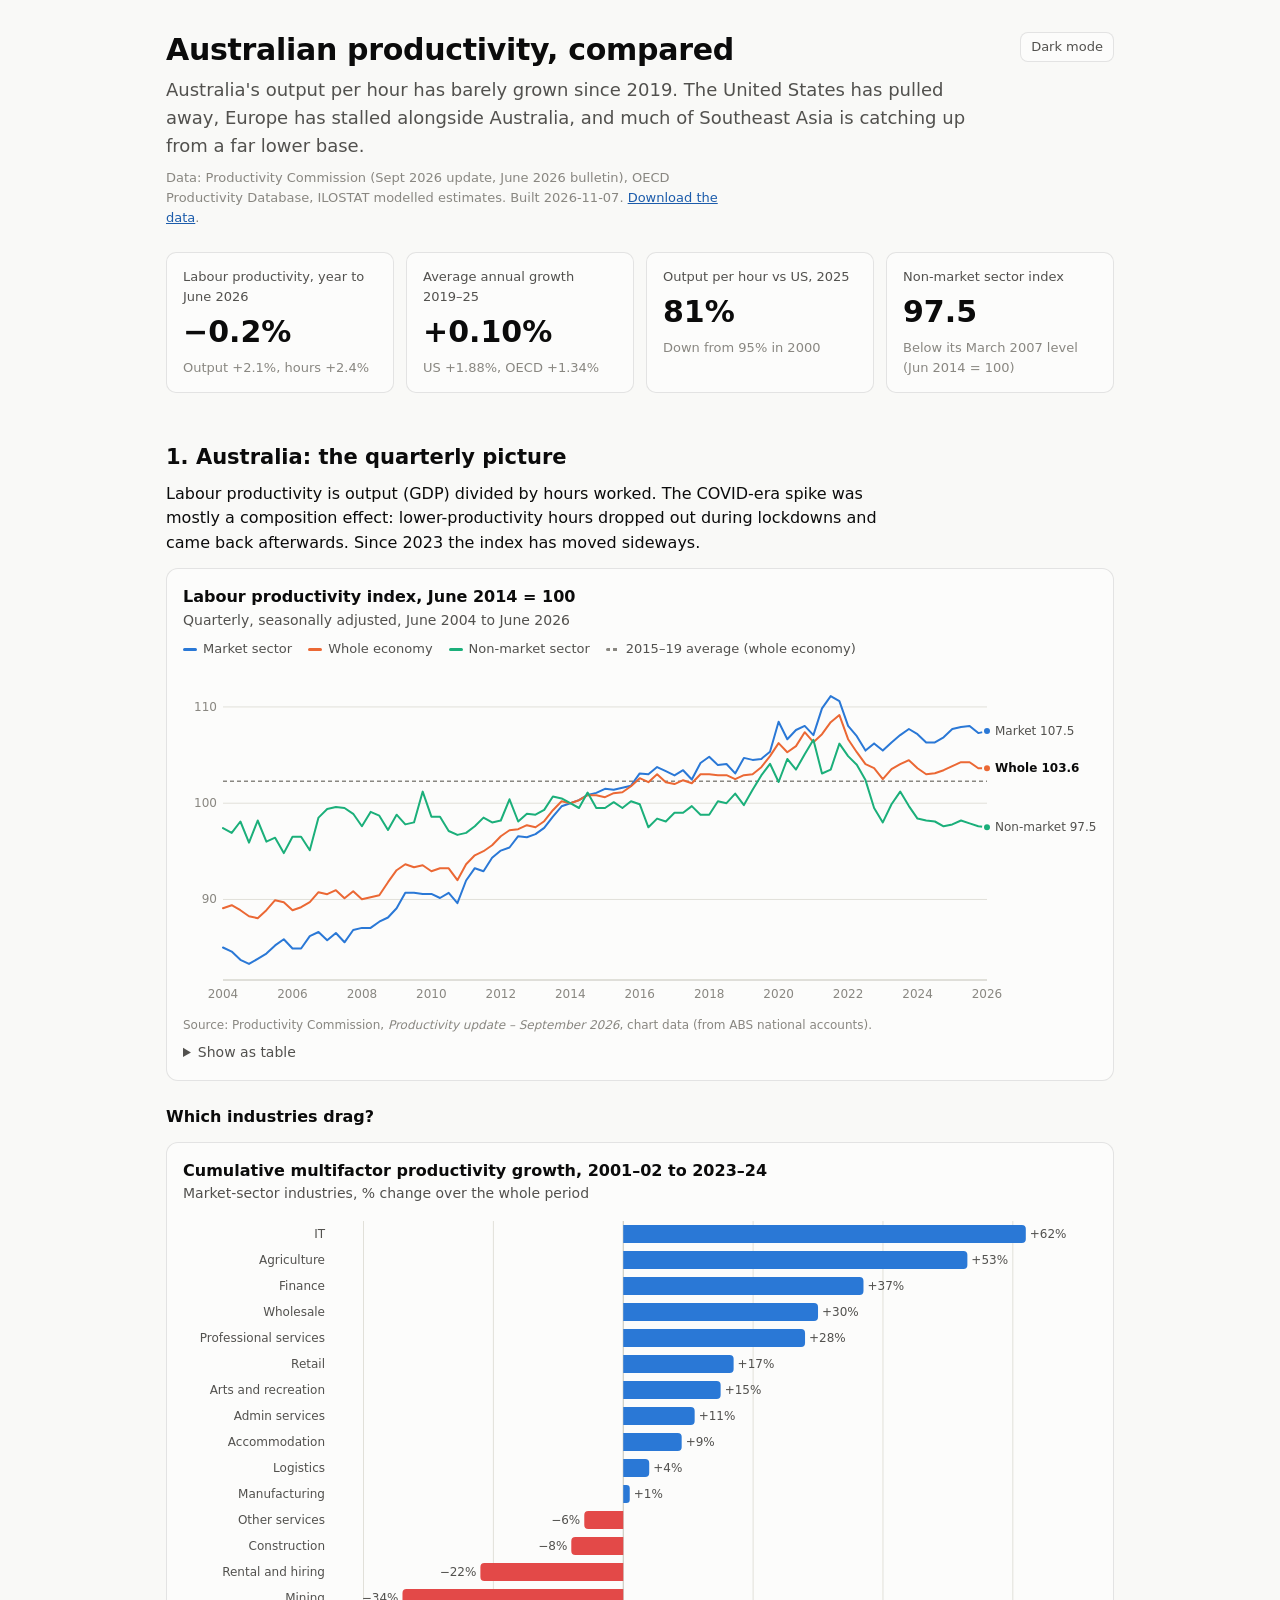
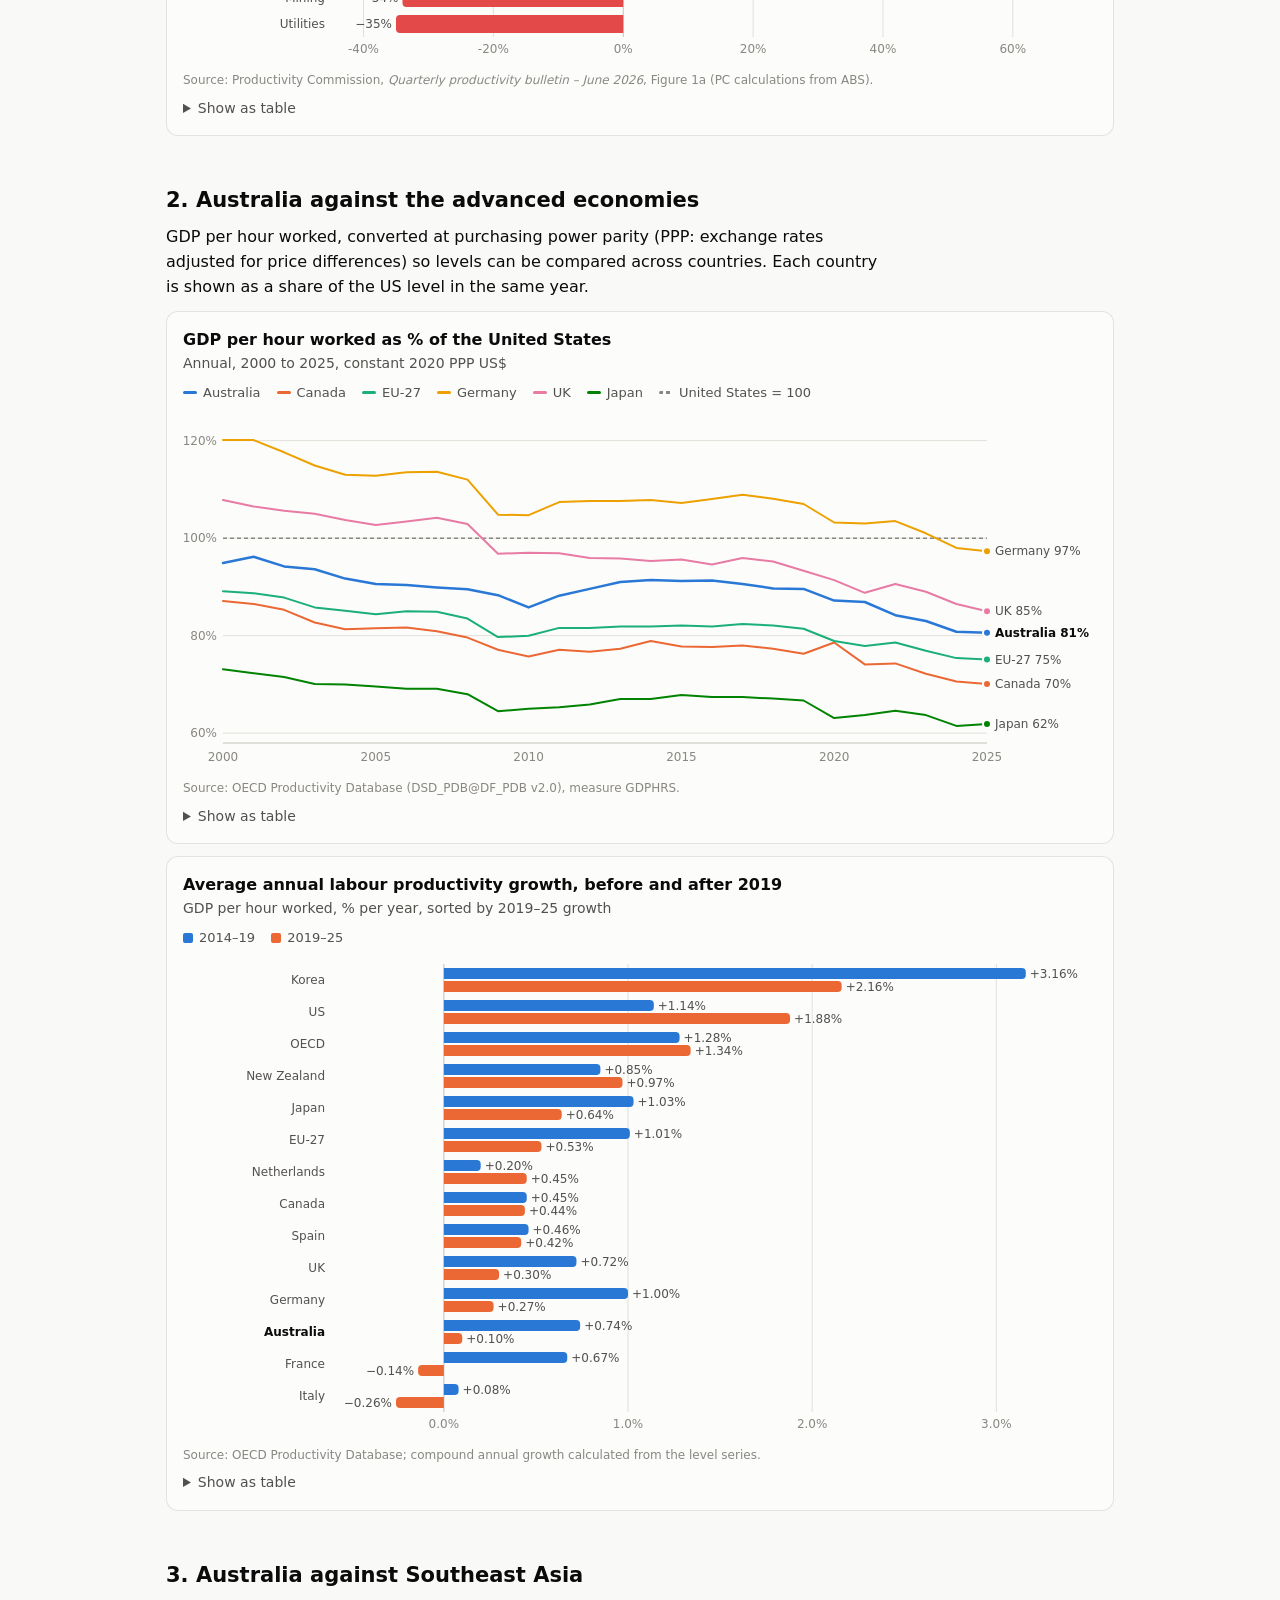
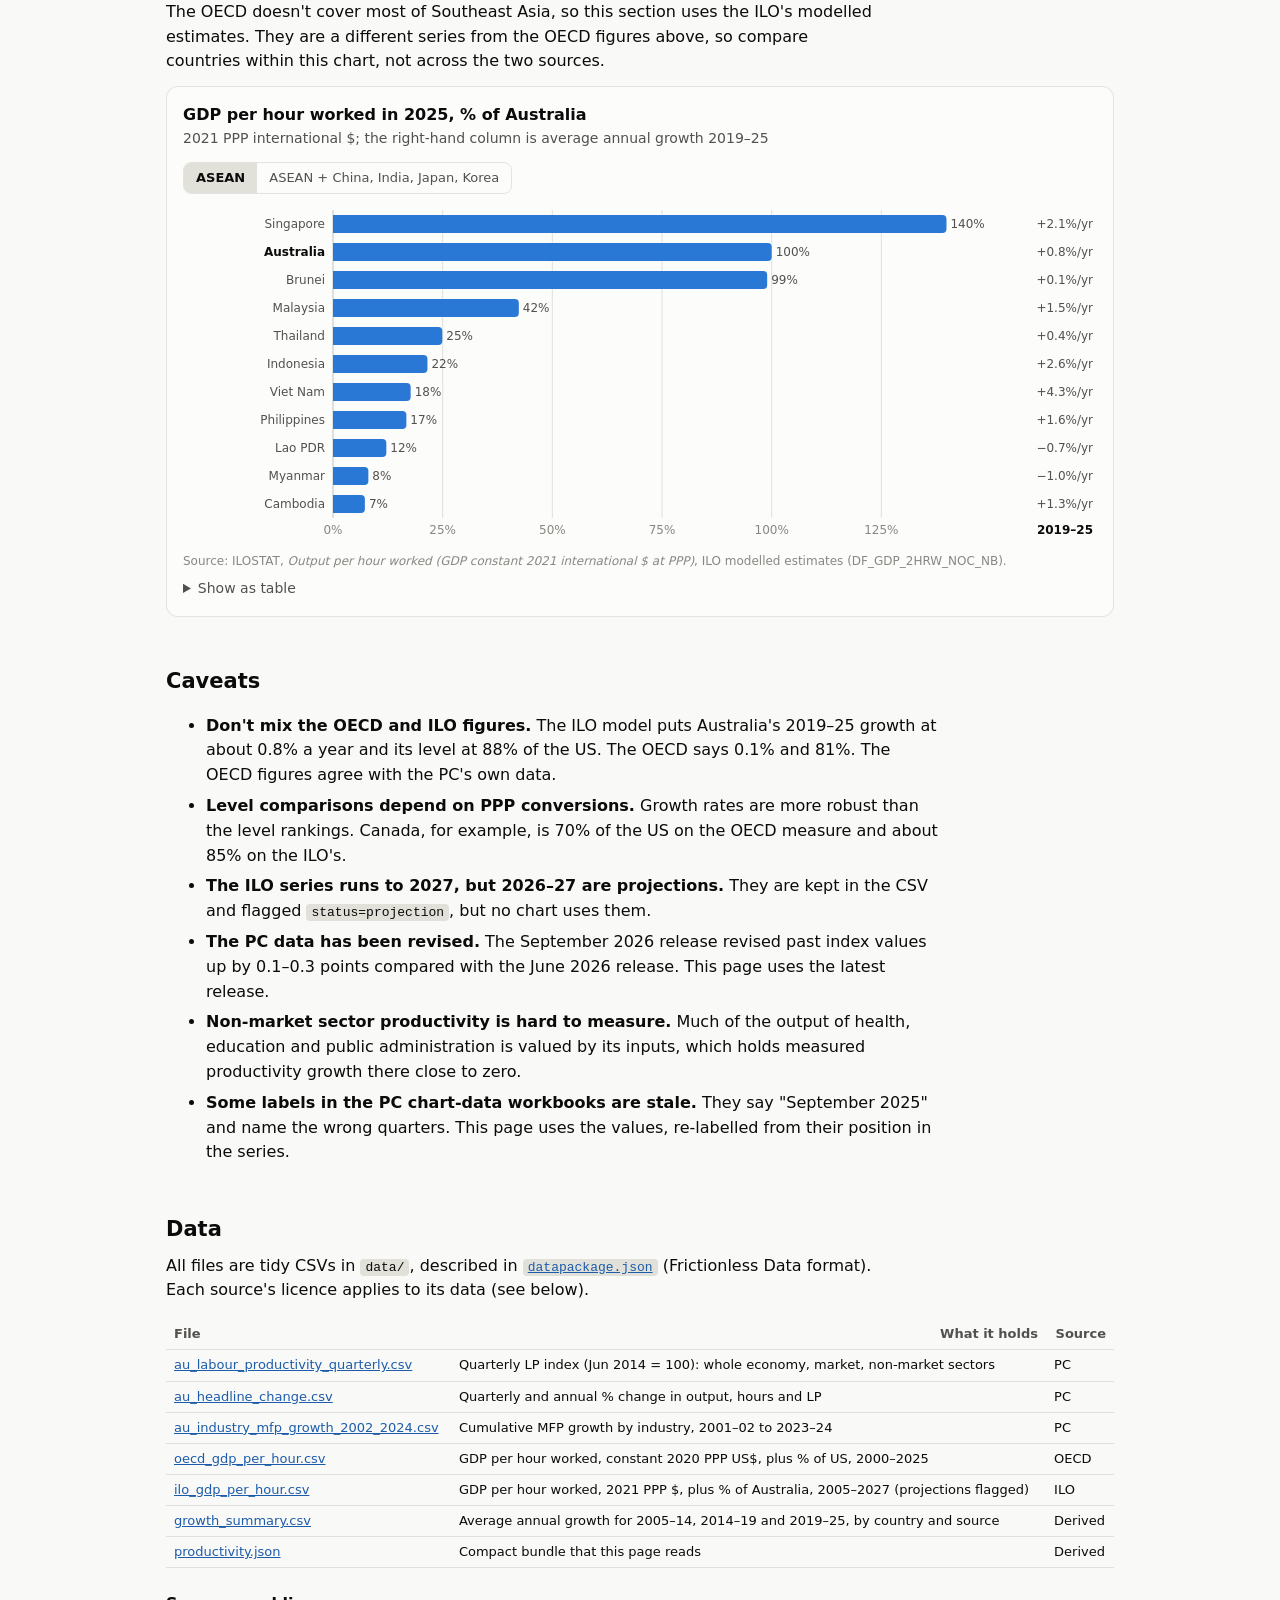
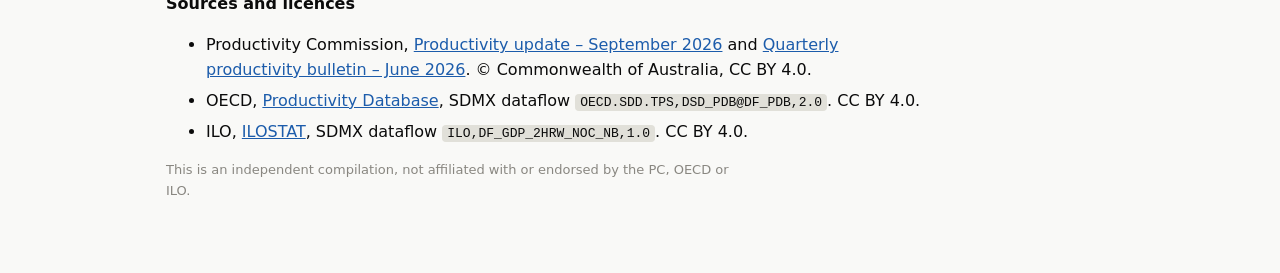
==== index.html @ 3adf87d0 "Australian productivity comparison: sources, build scripts and static site Claude-Session: https://c" ====
<!doctype html>
<html lang="en">
<head>
<meta charset="utf-8">
<meta name="viewport" content="width=device-width, initial-scale=1">
<title>Australian Productivity Compared</title>
<meta name="description" content="Australia's labour productivity from Productivity Commission data, compared with the US, Canada, Europe and Southeast Asia using OECD and ILO data. Open datasets included.">
<style>
:root {
  color-scheme: light;
  --page: #f9f9f7; --surface: #fcfcfb; --border: rgba(11,11,11,0.10);
  --ink: #0b0b0b; --ink-2: #52514e; --muted: #898781;
  --grid: #e1e0d9; --axis: #c3c2b7;
  --s1: #2a78d6; --s2: #eb6834; --s3: #1baf7a; --s4: #eda100; --s5: #e87ba4; --s6: #008300;
  --pos: #2a78d6; --neg: #e34948; --ref: #898781;
  --link: #1c5cab;
}
@media (prefers-color-scheme: dark) {
  :root:not([data-theme="light"]) {
    color-scheme: dark;
    --page: #0d0d0d; --surface: #1a1a19; --border: rgba(255,255,255,0.10);
    --ink: #f0efec; --ink-2: #c3c2b7; --muted: #898781;
    --grid: #2c2c2a; --axis: #383835;
    --s1: #3987e5; --s2: #d95926; --s3: #199e70; --s4: #c98500; --s5: #d55181; --s6: #008300;
    --pos: #3987e5; --neg: #e66767; --link: #86b6ef;
  }
}
:root[data-theme="dark"] {
  color-scheme: dark;
  --page: #0d0d0d; --surface: #1a1a19; --border: rgba(255,255,255,0.10);
  --ink: #f0efec; --ink-2: #c3c2b7; --muted: #898781;
  --grid: #2c2c2a; --axis: #383835;
  --s1: #3987e5; --s2: #d95926; --s3: #199e70; --s4: #c98500; --s5: #d55181; --s6: #008300;
  --pos: #3987e5; --neg: #e66767; --link: #86b6ef;
}
* { box-sizing: border-box; }
body { margin: 0; background: var(--page); color: var(--ink);
  font: 16px/1.55 system-ui, -apple-system, "Segoe UI", sans-serif; }
main { max-width: 980px; margin: 0 auto; padding: 32px 16px 64px; }
a { color: var(--link); }
h1 { font-size: 30px; line-height: 1.2; margin: 0 0 8px; letter-spacing: -0.01em; }
h2 { font-size: 21px; margin: 48px 0 6px; }
h3 { font-size: 16px; margin: 24px 0 4px; }
p { margin: 8px 0; max-width: 70ch; }
.lede { color: var(--ink-2); font-size: 18px; }
.meta { color: var(--muted); font-size: 13px; }
.tiles { display: grid; grid-template-columns: repeat(auto-fit, minmax(200px, 1fr)); gap: 12px; margin: 24px 0 8px; }
.tile { background: var(--surface); border: 1px solid var(--border); border-radius: 10px; padding: 14px 16px; }
.tile .k { font-size: 13px; color: var(--ink-2); }
.tile .v { font-size: 30px; font-weight: 650; margin: 2px 0; }
.tile .s { font-size: 13px; color: var(--muted); }
.card { background: var(--surface); border: 1px solid var(--border); border-radius: 12px; padding: 16px; margin-top: 12px; }
.card .title { font-weight: 600; }
.card .sub { color: var(--ink-2); font-size: 14px; margin-bottom: 8px; }
.legend { display: flex; flex-wrap: wrap; gap: 6px 16px; font-size: 13px; color: var(--ink-2); margin: 4px 0 8px; }
.legend span { display: inline-flex; align-items: center; gap: 6px; }
.legend i { width: 14px; height: 3px; border-radius: 2px; display: inline-block; }
.legend i.sq { height: 10px; width: 10px; border-radius: 2px; }
.legend i.dash { background: repeating-linear-gradient(90deg, var(--ref) 0 4px, transparent 4px 7px) !important; }
.chart { position: relative; width: 100%; }
.chart svg { display: block; width: 100%; height: auto; overflow: visible; }
.chart text { font-size: 12px; fill: var(--muted); font-variant-numeric: tabular-nums; }
.chart text.lbl { fill: var(--ink-2); }
.chart text.lbl-strong { fill: var(--ink); font-weight: 600; }
.tip { position: absolute; pointer-events: none; background: var(--surface); color: var(--ink);
  border: 1px solid var(--border); border-radius: 8px; padding: 8px 10px; font-size: 13px;
  box-shadow: 0 4px 16px rgba(0,0,0,.12); white-space: nowrap; opacity: 0; transition: opacity .1s; z-index: 2; }
.tip b { font-weight: 600; }
.tip .row { display: flex; align-items: center; gap: 6px; font-variant-numeric: tabular-nums; }
.tip .row i { width: 8px; height: 8px; border-radius: 50%; display: inline-block; }
.source { font-size: 12px; color: var(--muted); margin-top: 8px; }
details { margin-top: 8px; font-size: 14px; }
summary { cursor: pointer; color: var(--ink-2); }
.tbl-wrap { overflow-x: auto; }
table { border-collapse: collapse; width: 100%; font-size: 13px; font-variant-numeric: tabular-nums; margin-top: 8px; }
th, td { text-align: right; padding: 5px 8px; border-bottom: 1px solid var(--grid); }
th:first-child, td:first-child { text-align: left; }
th { color: var(--ink-2); font-weight: 600; }
.seg { display: inline-flex; border: 1px solid var(--border); border-radius: 8px; overflow: hidden; margin: 4px 0 8px; }
.seg button { font: inherit; font-size: 13px; padding: 5px 12px; border: 0; background: transparent; color: var(--ink-2); cursor: pointer; }
.seg button[aria-pressed="true"] { background: var(--grid); color: var(--ink); font-weight: 600; }
ul.notes li { margin: 6px 0; max-width: 72ch; }
code { font-size: 13px; background: var(--grid); padding: 1px 5px; border-radius: 4px; }
.theme-toggle { float: right; font: inherit; font-size: 13px; background: var(--surface); color: var(--ink-2);
  border: 1px solid var(--border); border-radius: 8px; padding: 4px 10px; cursor: pointer; }
@media (max-width: 560px) { h1 { font-size: 24px; } .tile .v { font-size: 26px; } }
</style>
</head>
<body>
<main>
  <button class="theme-toggle" id="themeBtn" type="button">Theme</button>
  <h1>Australian productivity, compared</h1>
  <p class="lede">Australia's output per hour has barely grown since 2019. The United States has pulled away, Europe has stalled alongside Australia, and much of Southeast Asia is catching up from a far lower base.</p>
  <p class="meta">Data: Productivity Commission (Sept 2026 update, June 2026 bulletin), OECD Productivity Database, ILOSTAT modelled estimates. Built <span id="built"></span>. <a href="#data">Download the data</a>.</p>

  <div class="tiles" id="tiles"></div>

  <h2>1. Australia: the quarterly picture</h2>
  <p>Labour productivity is output (GDP) divided by hours worked. The COVID-era spike was mostly a composition effect: lower-productivity hours dropped out during lockdowns and came back afterwards. Since 2023 the index has moved sideways.</p>
  <div class="card">
    <div class="title">Labour productivity index, June 2014 = 100</div>
    <div class="sub">Quarterly, seasonally adjusted, June 2004 to June 2026</div>
    <div class="legend" id="lgAu"></div>
    <div class="chart" id="chAu"></div>
    <div class="source">Source: Productivity Commission, <i>Productivity update – September 2026</i>, chart data (from ABS national accounts).</div>
    <details><summary>Show as table</summary><div class="tbl-wrap" id="tbAu"></div></details>
  </div>

  <h3>Which industries drag?</h3>
  <div class="card">
    <div class="title">Cumulative multifactor productivity growth, 2001–02 to 2023–24</div>
    <div class="sub">Market-sector industries, % change over the whole period</div>
    <div class="chart" id="chInd"></div>
    <div class="source">Source: Productivity Commission, <i>Quarterly productivity bulletin – June 2026</i>, Figure 1a (PC calculations from ABS).</div>
    <details><summary>Show as table</summary><div class="tbl-wrap" id="tbInd"></div></details>
  </div>

  <h2>2. Australia against the advanced economies</h2>
  <p>GDP per hour worked, converted at purchasing power parity (PPP: exchange rates adjusted for price differences) so levels can be compared across countries. Each country is shown as a share of the US level in the same year.</p>
  <div class="card">
    <div class="title">GDP per hour worked as % of the United States</div>
    <div class="sub">Annual, 2000 to <span class="oecdLast"></span>, constant 2020 PPP US$</div>
    <div class="legend" id="lgGap"></div>
    <div class="chart" id="chGap"></div>
    <div class="source">Source: OECD Productivity Database (DSD_PDB@DF_PDB v2.0), measure GDPHRS.</div>
    <details><summary>Show as table</summary><div class="tbl-wrap" id="tbGap"></div></details>
  </div>

  <div class="card">
    <div class="title">Average annual labour productivity growth, before and after 2019</div>
    <div class="sub">GDP per hour worked, % per year, sorted by 2019–25 growth</div>
    <div class="legend" id="lgGr"></div>
    <div class="chart" id="chGr"></div>
    <div class="source">Source: OECD Productivity Database; compound annual growth calculated from the level series.</div>
    <details><summary>Show as table</summary><div class="tbl-wrap" id="tbGr"></div></details>
  </div>

  <h2>3. Australia against Southeast Asia</h2>
  <p>The OECD doesn't cover most of Southeast Asia, so this section uses the ILO's modelled estimates. They are a different series from the OECD figures above, so compare countries within this chart, not across the two sources.</p>
  <div class="card">
    <div class="title">GDP per hour worked in 2025, % of Australia</div>
    <div class="sub">2021 PPP international $; the right-hand column is average annual growth 2019–25</div>
    <div class="seg" role="group" aria-label="Country set">
      <button type="button" data-set="sea" aria-pressed="true">ASEAN</button>
      <button type="button" data-set="asia" aria-pressed="false">ASEAN + China, India, Japan, Korea</button>
    </div>
    <div class="chart" id="chSea"></div>
    <div class="source">Source: ILOSTAT, <i>Output per hour worked (GDP constant 2021 international $ at PPP)</i>, ILO modelled estimates (DF_GDP_2HRW_NOC_NB).</div>
    <details><summary>Show as table</summary><div class="tbl-wrap" id="tbSea"></div></details>
  </div>

  <h2>Caveats</h2>
  <ul class="notes">
    <li><b>Don't mix the OECD and ILO figures.</b> The ILO model puts Australia's 2019–25 growth at about 0.8% a year and its level at 88% of the US. The OECD says 0.1% and 81%. The OECD figures agree with the PC's own data.</li>
    <li><b>Level comparisons depend on PPP conversions.</b> Growth rates are more robust than the level rankings. Canada, for example, is 70% of the US on the OECD measure and about 85% on the ILO's.</li>
    <li><b>The ILO series runs to 2027, but 2026–27 are projections.</b> They are kept in the CSV and flagged <code>status=projection</code>, but no chart uses them.</li>
    <li><b>The PC data has been revised.</b> The September 2026 release revised past index values up by 0.1–0.3 points compared with the June 2026 release. This page uses the latest release.</li>
    <li><b>Non-market sector productivity is hard to measure.</b> Much of the output of health, education and public administration is valued by its inputs, which holds measured productivity growth there close to zero.</li>
    <li><b>Some labels in the PC chart-data workbooks are stale.</b> They say "September 2025" and name the wrong quarters. This page uses the values, re-labelled from their position in the series.</li>
  </ul>

  <h2 id="data">Data</h2>
  <p>All files are tidy CSVs in <code>data/</code>, described in <a href="data/datapackage.json"><code>datapackage.json</code></a> (Frictionless Data format). Each source's licence applies to its data (see below).</p>
  <div class="tbl-wrap"><table>
    <thead><tr><th>File</th><th>What it holds</th><th>Source</th></tr></thead>
    <tbody>
      <tr><td><a href="data/au_labour_productivity_quarterly.csv">au_labour_productivity_quarterly.csv</a></td><td style="text-align:left">Quarterly LP index (Jun 2014 = 100): whole economy, market, non-market sectors</td><td style="text-align:left">PC</td></tr>
      <tr><td><a href="data/au_headline_change.csv">au_headline_change.csv</a></td><td style="text-align:left">Quarterly and annual % change in output, hours and LP</td><td style="text-align:left">PC</td></tr>
      <tr><td><a href="data/au_industry_mfp_growth_2002_2024.csv">au_industry_mfp_growth_2002_2024.csv</a></td><td style="text-align:left">Cumulative MFP growth by industry, 2001–02 to 2023–24</td><td style="text-align:left">PC</td></tr>
      <tr><td><a href="data/oecd_gdp_per_hour.csv">oecd_gdp_per_hour.csv</a></td><td style="text-align:left">GDP per hour worked, constant 2020 PPP US$, plus % of US, 2000–2025</td><td style="text-align:left">OECD</td></tr>
      <tr><td><a href="data/ilo_gdp_per_hour.csv">ilo_gdp_per_hour.csv</a></td><td style="text-align:left">GDP per hour worked, 2021 PPP $, plus % of Australia, 2005–2027 (projections flagged)</td><td style="text-align:left">ILO</td></tr>
      <tr><td><a href="data/growth_summary.csv">growth_summary.csv</a></td><td style="text-align:left">Average annual growth for 2005–14, 2014–19 and 2019–25, by country and source</td><td style="text-align:left">Derived</td></tr>
      <tr><td><a href="data/productivity.json">productivity.json</a></td><td style="text-align:left">Compact bundle that this page reads</td><td style="text-align:left">Derived</td></tr>
    </tbody>
  </table></div>
  <h3>Sources and licences</h3>
  <ul class="notes">
    <li>Productivity Commission, <a href="https://www.pc.gov.au/ongoing/productivity-insights/update-september-2026">Productivity update – September 2026</a> and <a href="https://www.pc.gov.au/ongoing/productivity-insights/bulletins/quarterly-bulletin-june-2026">Quarterly productivity bulletin – June 2026</a>. © Commonwealth of Australia, CC BY 4.0.</li>
    <li>OECD, <a href="https://data-explorer.oecd.org/">Productivity Database</a>, SDMX dataflow <code>OECD.SDD.TPS,DSD_PDB@DF_PDB,2.0</code>. CC BY 4.0.</li>
    <li>ILO, <a href="https://ilostat.ilo.org/">ILOSTAT</a>, SDMX dataflow <code>ILO,DF_GDP_2HRW_NOC_NB,1.0</code>. CC BY 4.0.</li>
  </ul>
  <p class="meta">This is an independent compilation, not affiliated with or endorsed by the PC, OECD or ILO.</p>
</main>

<script>
(() => {
  const $ = s => document.querySelector(s);
  const css = v => getComputedStyle(document.documentElement).getPropertyValue(v).trim();
  const NS = 'http://www.w3.org/2000/svg';
  const el = (tag, attrs = {}, parent) => { const e = document.createElementNS(NS, tag); for (const k in attrs) e.setAttribute(k, attrs[k]); if (parent) parent.appendChild(e); return e; };
  const fmt = (v, d = 1) => v == null ? '–' : (+v).toFixed(d);
  const sgn = (v, d = 1) => v == null ? '–' : (v > 0 ? '+' : v < 0 ? '−' : '') + Math.abs(v).toFixed(d);

  // theme toggle (per-viewer convenience only)
  const root = document.documentElement;
  try { const t = localStorage.getItem('theme'); if (t) root.dataset.theme = t; } catch (e) {}
  const isDark = () => root.dataset.theme ? root.dataset.theme === 'dark' : matchMedia('(prefers-color-scheme: dark)').matches;
  $('#themeBtn').textContent = isDark() ? 'Light mode' : 'Dark mode';
  $('#themeBtn').onclick = () => {
    root.dataset.theme = isDark() ? 'light' : 'dark';
    try { localStorage.setItem('theme', root.dataset.theme); } catch (e) {}
    $('#themeBtn').textContent = isDark() ? 'Light mode' : 'Dark mode';
    renderAll();
  };
  matchMedia('(prefers-color-scheme: dark)').addEventListener('change', () => renderAll());

  function niceTicks(min, max, n = 5) {
    const span = max - min, step0 = span / n, mag = Math.pow(10, Math.floor(Math.log10(step0)));
    const step = [1, 2, 2.5, 5, 10].map(m => m * mag).find(s => span / s <= n) || 10 * mag;
    const out = []; for (let v = Math.ceil(min / step) * step; v <= max + 1e-9; v += step) out.push(+v.toFixed(10));
    return out;
  }
  function tipFor(container) {
    let t = container.querySelector('.tip');
    if (!t) { t = document.createElement('div'); t.className = 'tip'; container.appendChild(t); }
    return {
      show(html, x, y) {
        t.innerHTML = html; t.style.opacity = 1;
        const w = t.offsetWidth, cw = container.clientWidth;
        t.style.left = Math.max(0, Math.min(cw - w, x + 14)) + 'px';
        t.style.top = Math.max(0, y - t.offsetHeight - 10) + 'px';
      },
      hide() { t.style.opacity = 0; }
    };
  }
  function table(target, head, rows) {
    target.innerHTML = '<table><thead><tr>' + head.map(h => `<th>${h}</th>`).join('') + '</tr></thead><tbody>' +
      rows.map(r => '<tr>' + r.map(c => `<td>${c}</td>`).join('') + '</tr>').join('') + '</tbody></table>';
  }
  function legend(target, items, kind = 'line') {
    target.innerHTML = items.map(it => `<span><i class="${it.dash ? 'dash' : kind === 'sq' ? 'sq' : ''}" style="background:${css(it.color) || it.color}"></i>${it.label}</span>`).join('');
  }

  // ---------- generic multi-line chart with crosshair ----------
  function lineChart(box, { xs, series, yFmt, xLabel, refLines = [], endLabels = true, height = 340, xTickEvery }) {
    box.innerHTML = '';
    const W = Math.max(320, box.clientWidth), H = height;
    const m = { t: 12, r: endLabels ? (W < 520 ? 70 : 110) : 16, b: 28, l: 40 };
    const svg = el('svg', { viewBox: `0 0 ${W} ${H}`, role: 'img' }, box);
    const all = series.flatMap(s => s.values.filter(v => v != null)).concat(refLines.map(r => r.y));
    let lo = Math.min(...all), hi = Math.max(...all); const pad = (hi - lo) * 0.06; lo -= pad; hi += pad;
    const ticks = niceTicks(lo, hi, 5); lo = Math.min(lo, ticks[0]); hi = Math.max(hi, ticks[ticks.length - 1]);
    const X = i => m.l + (W - m.l - m.r) * i / (xs.length - 1);
    const Y = v => m.t + (H - m.t - m.b) * (1 - (v - lo) / (hi - lo));
    ticks.forEach(t => {
      el('line', { x1: m.l, x2: W - m.r, y1: Y(t), y2: Y(t), stroke: css('--grid'), 'stroke-width': 1 }, svg);
      el('text', { x: m.l - 6, y: Y(t) + 4, 'text-anchor': 'end' }, svg).textContent = yFmt(t);
    });
    el('line', { x1: m.l, x2: W - m.r, y1: H - m.b, y2: H - m.b, stroke: css('--axis'), 'stroke-width': 1 }, svg);
    const every = xTickEvery || Math.ceil(xs.length / (W < 520 ? 4 : 8));
    xs.forEach((x, i) => { if (i % every === 0) el('text', { x: X(i), y: H - m.b + 18, 'text-anchor': 'middle' }, svg).textContent = xLabel(x); });
    refLines.forEach(r => {
      el('line', { x1: m.l, x2: W - m.r, y1: Y(r.y), y2: Y(r.y), stroke: css('--ref'), 'stroke-width': 1.5, 'stroke-dasharray': '4 3' }, svg);
      if (r.label) el('text', { x: m.l + 6, y: Y(r.y) - 6, class: 'lbl' }, svg).textContent = r.label;
    });
    series.forEach(s => {
      let d = ''; s.values.forEach((v, i) => { if (v == null) return; d += (d ? 'L' : 'M') + X(i).toFixed(1) + ',' + Y(v).toFixed(1); });
      el('path', { d, fill: 'none', stroke: css(s.color), 'stroke-width': s.width || 2, 'stroke-linejoin': 'round', 'stroke-linecap': 'round' }, svg);
    });
    if (endLabels) {
      // end labels with simple collision avoidance
      const labs = series.map(s => { const i = s.values.length - 1; return { s, y: Y(s.values[i]), v: s.values[i] }; }).sort((a, b) => a.y - b.y);
      for (let i = 1; i < labs.length; i++) if (labs[i].y - labs[i - 1].y < 14) labs[i].y = labs[i - 1].y + 14;
      labs.forEach(l => {
        el('circle', { cx: X(xs.length - 1), cy: Y(l.v), r: 4, fill: css(l.s.color), stroke: css('--surface'), 'stroke-width': 2 }, svg);
        el('text', { x: X(xs.length - 1) + 8, y: l.y + 4, class: l.s.strong ? 'lbl-strong' : 'lbl' }, svg).textContent = `${l.s.short || l.s.label} ${yFmt(l.v)}`;
      });
    }
    // crosshair
    const cross = el('line', { y1: m.t, y2: H - m.b, stroke: css('--axis'), 'stroke-width': 1, opacity: 0 }, svg);
    const dots = series.map(s => el('circle', { r: 4, fill: css(s.color), stroke: css('--surface'), 'stroke-width': 2, opacity: 0 }, svg));
    const hit = el('rect', { x: m.l, y: m.t, width: W - m.l - m.r, height: H - m.t - m.b, fill: 'transparent' }, svg);
    const tip = tipFor(box);
    const move = ev => {
      const r = svg.getBoundingClientRect(), sx = (ev.clientX - r.left) * W / r.width;
      const i = Math.max(0, Math.min(xs.length - 1, Math.round((sx - m.l) / (W - m.l - m.r) * (xs.length - 1))));
      cross.setAttribute('x1', X(i)); cross.setAttribute('x2', X(i)); cross.setAttribute('opacity', 1);
      series.forEach((s, k) => { const v = s.values[i]; if (v == null) { dots[k].setAttribute('opacity', 0); return; } dots[k].setAttribute('cx', X(i)); dots[k].setAttribute('cy', Y(v)); dots[k].setAttribute('opacity', 1); });
      const rows = series.map(s => ({ s, v: s.values[i] })).filter(o => o.v != null).sort((a, b) => b.v - a.v)
        .map(o => `<div class="row"><i style="background:${css(o.s.color)}"></i>${o.s.label}: <b>${yFmt(o.v)}</b></div>`).join('');
      tip.show(`<div><b>${xLabel(xs[i], true)}</b></div>${rows}`, X(i) * r.width / W, ev.clientY - r.top);
    };
    hit.addEventListener('pointermove', move); hit.addEventListener('pointerdown', move);
    hit.addEventListener('pointerleave', () => { tip.hide(); cross.setAttribute('opacity', 0); dots.forEach(d => d.setAttribute('opacity', 0)); });
  }

  // ---------- horizontal bars (single or grouped) ----------
  function hBars(box, { cats, series, fmt: f, rowH = 30, rightCol, diverging, highlight }) {
    box.innerHTML = '';
    const W = Math.max(320, box.clientWidth), narrow = W < 520;
    const labW = narrow ? 92 : 150, rc = rightCol ? (narrow ? 54 : 80) : 0;
    const m = { t: 8, r: 46 + rc, b: 26, l: labW };
    const H = m.t + m.b + cats.length * rowH;
    const svg = el('svg', { viewBox: `0 0 ${W} ${H}`, role: 'img' }, box);
    const vals = series.flatMap(s => s.values); let lo = Math.min(0, ...vals), hi = Math.max(0, ...vals);
    const span0 = hi - lo; if (lo < 0) lo -= span0 * (narrow ? 0.16 : 0.1); hi += span0 * 0.04; // room for value labels
    const ticks = niceTicks(lo, hi, narrow ? 4 : 6); lo = Math.min(lo, ticks[0]); hi = Math.max(hi, ticks[ticks.length - 1]);
    const X = v => m.l + (W - m.l - m.r) * (v - lo) / (hi - lo);
    ticks.forEach(t => {
      el('line', { x1: X(t), x2: X(t), y1: m.t, y2: H - m.b, stroke: t === 0 ? css('--axis') : css('--grid'), 'stroke-width': 1 }, svg);
      el('text', { x: X(t), y: H - m.b + 16, 'text-anchor': 'middle' }, svg).textContent = f(t, true);
    });
    const tip = tipFor(box);
    const n = series.length, gap = 2, barH = Math.min(n === 1 ? 18 : 11, (rowH - 8 - gap * (n - 1)) / n);
    cats.forEach((c, ci) => {
      const y0 = m.t + ci * rowH + (rowH - (barH * n + gap * (n - 1))) / 2;
      el('text', { x: m.l - 8, y: m.t + ci * rowH + rowH / 2 + 4, 'text-anchor': 'end', class: highlight && highlight(c) ? 'lbl-strong' : 'lbl' }, svg).textContent = c.short || c.label;
      series.forEach((s, si) => {
        const v = s.values[ci], x0 = X(Math.min(0, v)), w = Math.max(1, Math.abs(X(v) - X(0)));
        const color = diverging ? (v >= 0 ? css('--pos') : css('--neg')) : css(s.color);
        // 4px rounded data end, square at baseline
        const y = y0 + si * (barH + gap), rr = Math.min(4, w / 2, barH / 2);
        const d = v >= 0
          ? `M${x0},${y}H${x0 + w - rr}Q${x0 + w},${y} ${x0 + w},${y + rr}V${y + barH - rr}Q${x0 + w},${y + barH} ${x0 + w - rr},${y + barH}H${x0}Z`
          : `M${x0 + w},${y}H${x0 + rr}Q${x0},${y} ${x0},${y + rr}V${y + barH - rr}Q${x0},${y + barH} ${x0 + rr},${y + barH}H${x0 + w}Z`;
        el('path', { d, fill: color }, svg);
        if (n === 1 || narrow === false) {
          const tx = v >= 0 ? X(v) + 4 : X(v) - 4;
          el('text', { x: tx, y: y + barH / 2 + 4, 'text-anchor': v >= 0 ? 'start' : 'end', class: 'lbl' }, svg).textContent = f(v);
        }
      });
      if (rightCol) el('text', { x: W - 4, y: m.t + ci * rowH + rowH / 2 + 4, 'text-anchor': 'end', class: 'lbl' }, svg).textContent = rightCol.fmt(c);
      const hit = el('rect', { x: 0, y: m.t + ci * rowH, width: W, height: rowH, fill: 'transparent' }, svg);
      const show = ev => {
        const r = svg.getBoundingClientRect();
        const rows = series.map(s => `<div class="row"><i style="background:${diverging ? (s.values[ci] >= 0 ? css('--pos') : css('--neg')) : css(s.color)}"></i>${s.label}: <b>${f(s.values[ci])}</b></div>`).join('');
        tip.show(`<div><b>${c.label}</b></div>${rows}${rightCol ? `<div class="row">${rightCol.label}: <b>${rightCol.fmt(c)}</b></div>` : ''}`, ev.clientX - r.left, ev.clientY - r.top);
        hit.setAttribute('fill', css('--grid')); hit.setAttribute('fill-opacity', 0.35);
      };
      hit.addEventListener('pointermove', show); hit.addEventListener('pointerdown', show);
      hit.addEventListener('pointerleave', () => { tip.hide(); hit.setAttribute('fill', 'transparent'); });
    });
    if (rightCol) el('text', { x: W - 4, y: H - m.b + 16, 'text-anchor': 'end', class: 'lbl-strong' }, svg).textContent = rightCol.head || '';
  }

  let D, seaSet = 'sea';
  const qLabel = (d, long) => { const [y, mo] = d.split('-'); const q = Math.ceil(+mo / 3); return long ? `${['Mar', 'Jun', 'Sep', 'Dec'][q - 1]} qtr ${y}` : y; };

  function renderAll() {
    if (!D) return;
    const au = D.au;
    // --- tiles
    const S = c => D.summary.find(s => s.code === c && s.source === 'OECD');
    const aus = S('AUS'), usa = S('USA');
    const gapNow = D.oecd.series.AUS.pct_of_us.at(-1);
    const nm = au.non_market_sector, nmNow = nm.at(-1);
    $('#tiles').innerHTML = [
      { k: 'Labour productivity, year to June 2026', v: sgn(au.headline.y_lp) + '%', s: `Output ${sgn(au.headline.y_output)}%, hours ${sgn(au.headline.y_hours)}%` },
      { k: 'Average annual growth 2019–25', v: sgn(aus.g2019_2025, 2) + '%', s: `US ${sgn(usa.g2019_2025, 2)}%, OECD ${sgn(S('OECD').g2019_2025, 2)}%` },
      { k: `Output per hour vs US, ${D.oecd.last_year}`, v: Math.round(gapNow) + '%', s: `Down from ${Math.round(D.oecd.series.AUS.pct_of_us[0])}% in 2000` },
      { k: 'Non-market sector index', v: fmt(nmNow), s: 'Below its March 2007 level (Jun 2014 = 100)' },
    ].map(t => `<div class="tile"><div class="k">${t.k}</div><div class="v">${t.v}</div><div class="s">${t.s}</div></div>`).join('');
    document.querySelectorAll('.oecdLast').forEach(e => e.textContent = D.oecd.last_year);

    // --- chart 1
    const auSeries = [
      { label: 'Market sector', short: 'Market', values: au.market_sector, color: '--s1' },
      { label: 'Whole economy', short: 'Whole', values: au.whole_economy, color: '--s2', strong: true },
      { label: 'Non-market sector', short: 'Non-market', values: au.non_market_sector, color: '--s3' },
    ];
    legend($('#lgAu'), [...auSeries.map(s => ({ label: s.label, color: s.color })), { label: '2015–19 average (whole economy)', color: '--ref', dash: true }]);
    lineChart($('#chAu'), { xs: au.quarters, series: auSeries, yFmt: v => fmt(v, v % 1 && Math.abs(v) < 1000 ? 1 : 0).replace(/\.0$/, ''), xLabel: qLabel,
      refLines: [{ y: au.avg_2015_2019.whole_economy }], xTickEvery: 8 });
    table($('#tbAu'), ['Quarter', 'Whole economy', 'Market', 'Non-market'],
      au.quarters.map((q, i) => [qLabel(q, true), fmt(au.whole_economy[i]), fmt(au.market_sector[i]), fmt(au.non_market_sector[i])]).reverse());

    // --- industry
    const ind = [...au.industry_mfp].sort((a, b) => b.value - a.value);
    hBars($('#chInd'), { cats: ind.map(d => ({ label: d.industry })), series: [{ label: 'Cumulative MFP growth', values: ind.map(d => d.value) }],
      fmt: (v, axis) => (axis ? fmt(v, 0) : sgn(v, 0)) + '%', diverging: true, rowH: 26 });
    table($('#tbInd'), ['Industry', 'Cumulative MFP growth, %'], ind.map(d => [d.industry, sgn(d.value, 0)]));

    // --- gap vs US
    const gapCodes = [['AUS', 'Australia', '--s1', true], ['CAN', 'Canada', '--s2'], ['EU27_2020', 'EU-27', '--s3'], ['DEU', 'Germany', '--s4'], ['GBR', 'UK', '--s5'], ['JPN', 'Japan', '--s6']];
    const yrs = D.oecd.series.USA.years;
    const gapSeries = gapCodes.map(([c, l, col, strong]) => ({ label: l, values: yrs.map(y => { const s = D.oecd.series[c]; const i = s.years.indexOf(y); return i < 0 ? null : s.pct_of_us[i]; }), color: col, strong, width: strong ? 2.5 : 2 }));
    legend($('#lgGap'), [...gapSeries.map(s => ({ label: s.label, color: s.color })), { label: 'United States = 100', color: '--ref', dash: true }]);
    lineChart($('#chGap'), { xs: yrs.map(String), series: gapSeries, yFmt: v => Math.round(v) + '%', xLabel: (y) => y, refLines: [{ y: 100 }], xTickEvery: 5, height: 360 });
    table($('#tbGap'), ['Year', ...gapSeries.map(s => s.label)], yrs.map((y, i) => [y, ...gapSeries.map(s => fmt(s.values[i]))]).reverse());

    // --- growth before/after
    const gr = D.summary.filter(s => s.source === 'OECD').sort((a, b) => b.g2019_2025 - a.g2019_2025);
    const shortName = { 'European Union (27)': 'EU-27', 'United States': 'US', 'United Kingdom': 'UK', 'OECD total': 'OECD' };
    const grS = [{ label: '2014–19', values: gr.map(s => s.g2014_2019), color: '--s1' }, { label: '2019–25', values: gr.map(s => s.g2019_2025), color: '--s2' }];
    legend($('#lgGr'), grS.map(s => ({ label: s.label, color: s.color })), 'sq');
    hBars($('#chGr'), { cats: gr.map(s => ({ label: s.country, short: shortName[s.country] || s.country, code: s.code })), series: grS,
      fmt: (v, axis) => (axis ? fmt(v, 1) : sgn(v, 2)) + '%', rowH: 32, highlight: c => c.code === 'AUS' });
    table($('#tbGr'), ['Country', '2005–14', '2014–19', '2019–25', `GDP/hr ${D.oecd.last_year} (US$)`], gr.map(s => [s.country, sgn(s.g2005_2014, 2), sgn(s.g2014_2019, 2), sgn(s.g2019_2025, 2), fmt(s.level_2025, 1)]));

    // --- SEA
    const ilo = D.summary.filter(s => s.source === 'ILO');
    const ausL = ilo.find(s => s.code === 'AUS').level_2025;
    const setCodes = seaSet === 'sea' ? ['AUS', 'SGP', 'BRN', 'MYS', 'THA', 'IDN', 'VNM', 'PHL', 'LAO', 'KHM', 'MMR']
      : ['AUS', 'SGP', 'BRN', 'JPN', 'KOR', 'MYS', 'CHN', 'THA', 'IDN', 'VNM', 'PHL', 'IND', 'LAO', 'KHM', 'MMR'];
    const sea = ilo.filter(s => setCodes.includes(s.code)).sort((a, b) => b.level_2025 - a.level_2025);
    const seaShort = { 'Brunei Darussalam': 'Brunei' };
    hBars($('#chSea'), { cats: sea.map(s => ({ label: s.country, short: seaShort[s.country] || s.country, code: s.code, g: s.g2019_2025 })),
      series: [{ label: '% of Australia', values: sea.map(s => 100 * s.level_2025 / ausL), color: '--s1' }],
      fmt: v => Math.round(v) + '%', rowH: 28, highlight: c => c.code === 'AUS',
      rightCol: { label: 'Growth 2019–25', head: '2019–25', fmt: c => sgn(c.g, 1) + '%/yr' } });
    table($('#tbSea'), ['Country', 'GDP/hr 2025 (2021 PPP $)', '% of Australia', '2014–19 growth', '2019–25 growth'],
      sea.map(s => [s.country, fmt(s.level_2025, 2), fmt(100 * s.level_2025 / ausL, 0), sgn(s.g2014_2019, 2), sgn(s.g2019_2025, 2)]));
  }

  document.querySelectorAll('.seg button').forEach(b => b.onclick = () => {
    seaSet = b.dataset.set; document.querySelectorAll('.seg button').forEach(x => x.setAttribute('aria-pressed', x === b)); renderAll();
  });
  let rt; addEventListener('resize', () => { clearTimeout(rt); rt = setTimeout(renderAll, 120); });

  fetch('data/productivity.json').then(r => r.json()).then(d => { D = d; $('#built').textContent = d.built; renderAll(); })
    .catch(() => { $('#tiles').innerHTML = '<p>Could not load <code>data/productivity.json</code>. If you opened this file directly from disk, serve the folder instead, e.g. <code>python3 -m http.server</code>.</p>'; });
})();
</script>
</body>
</html>
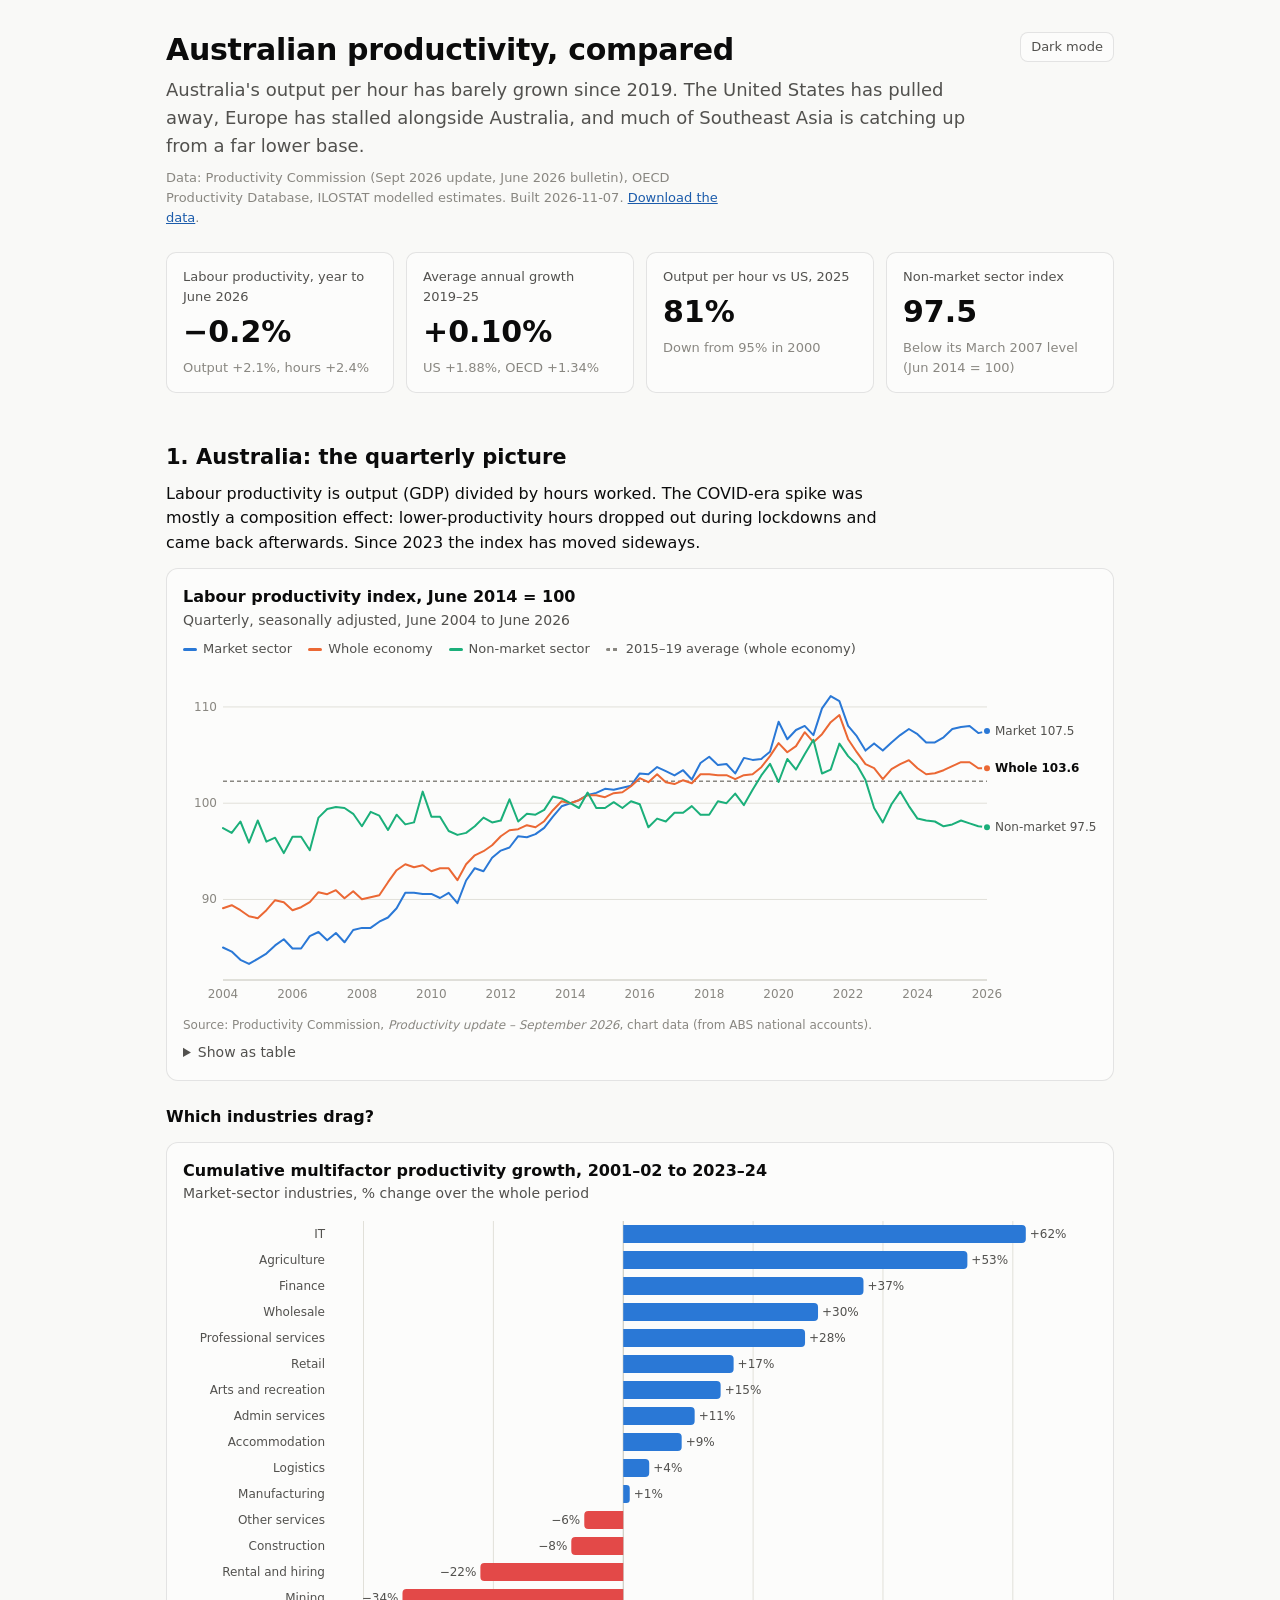
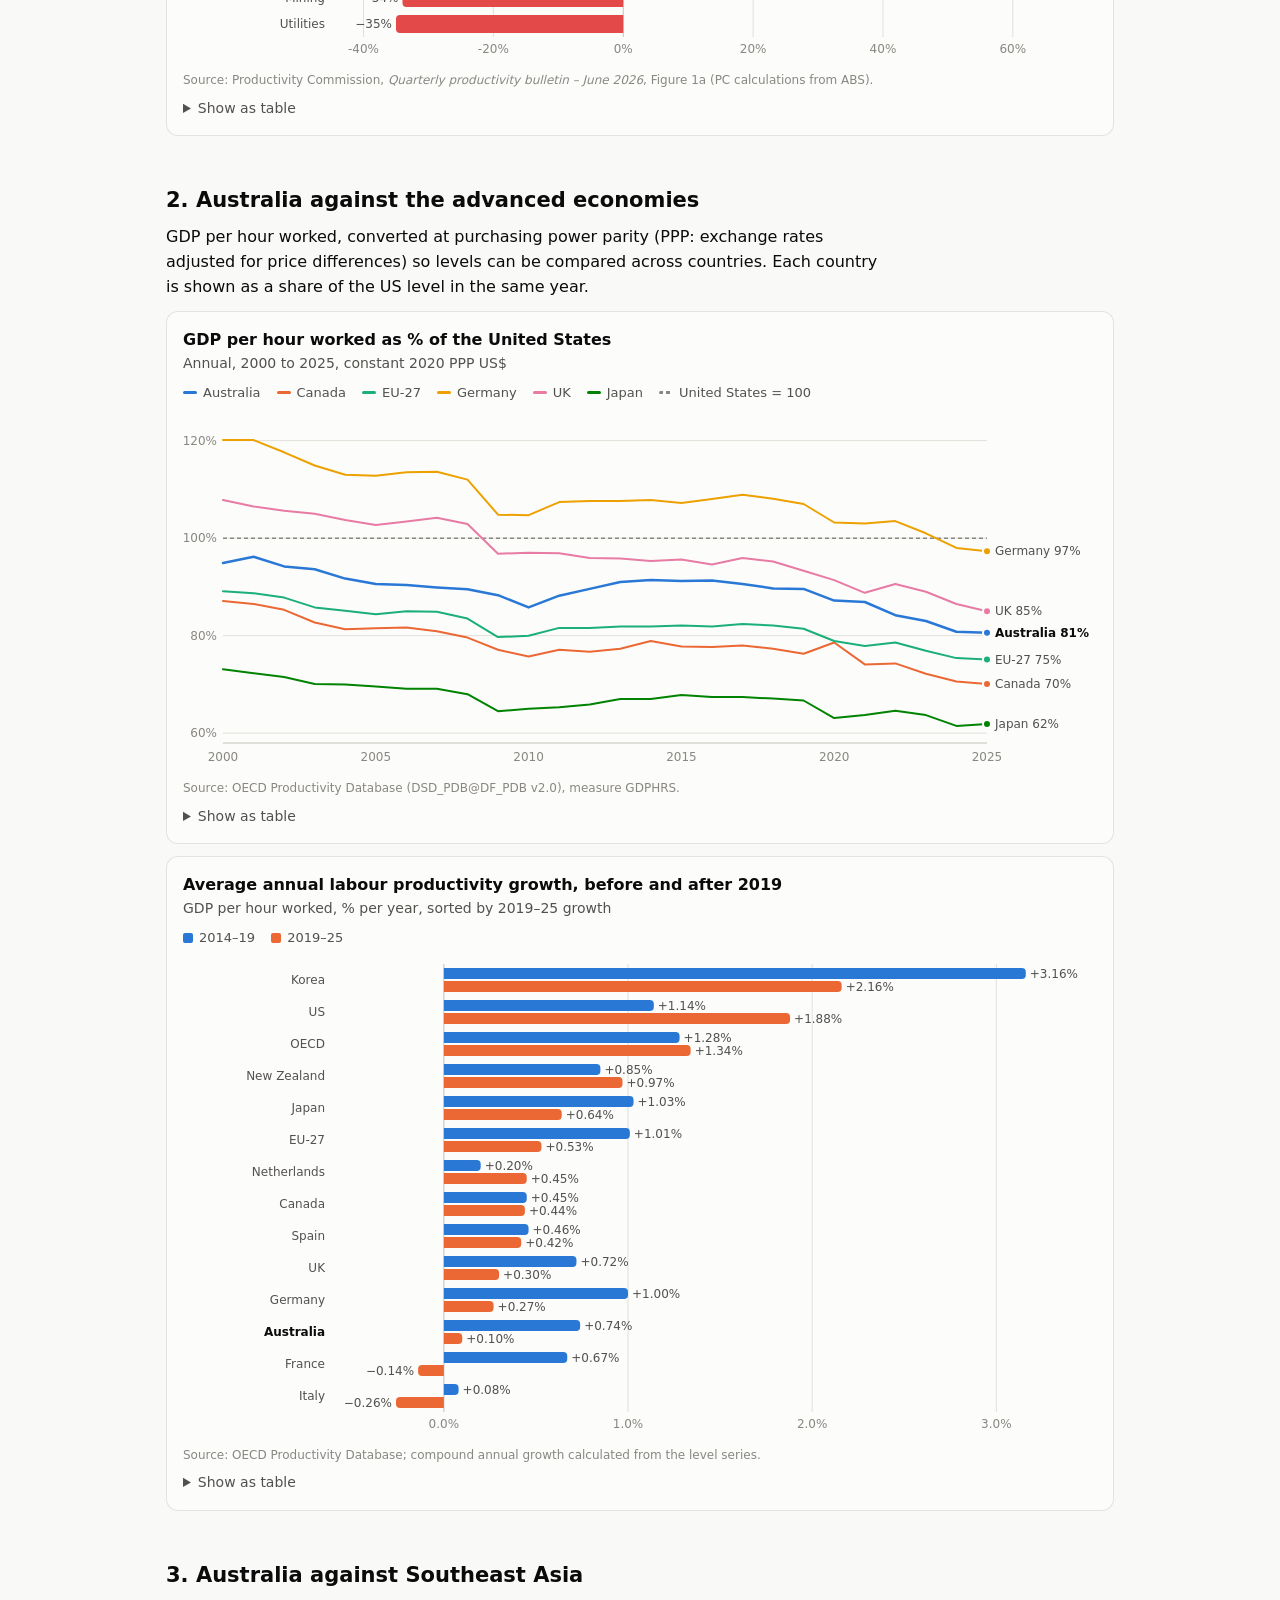
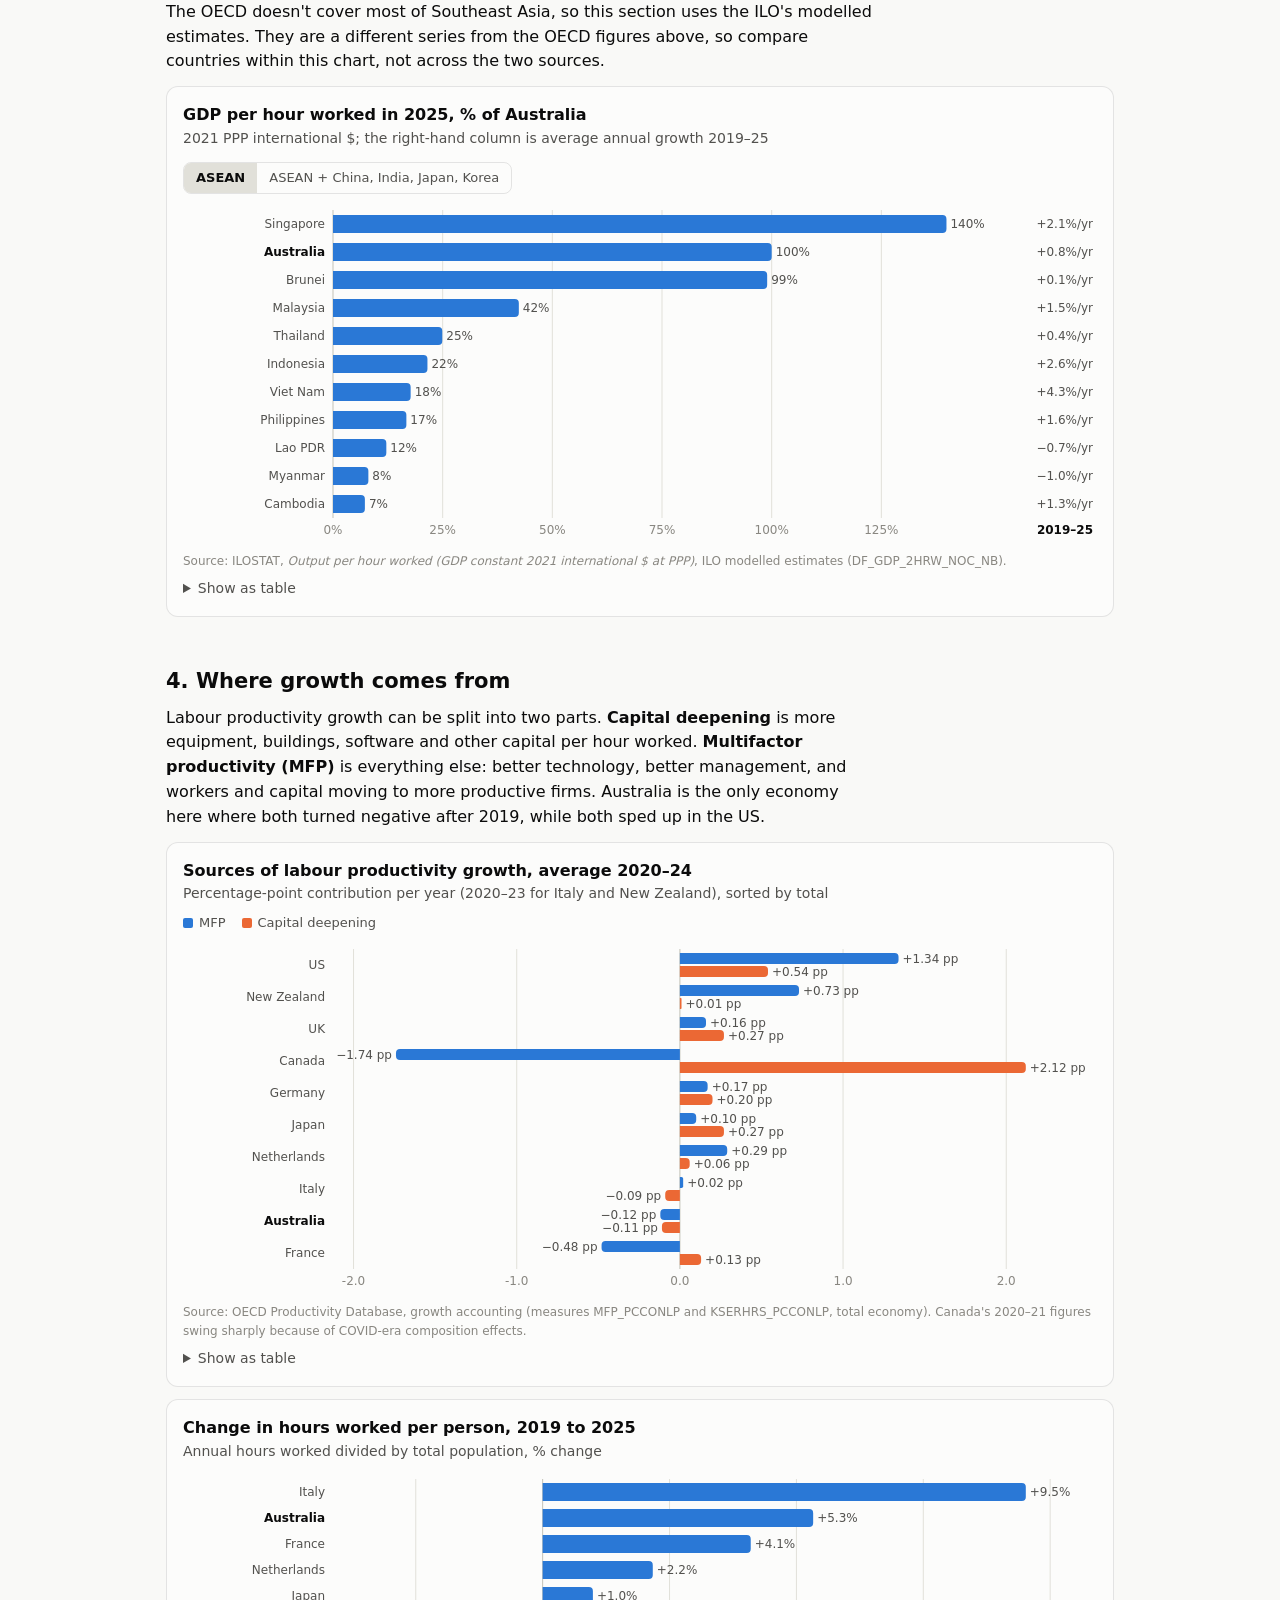
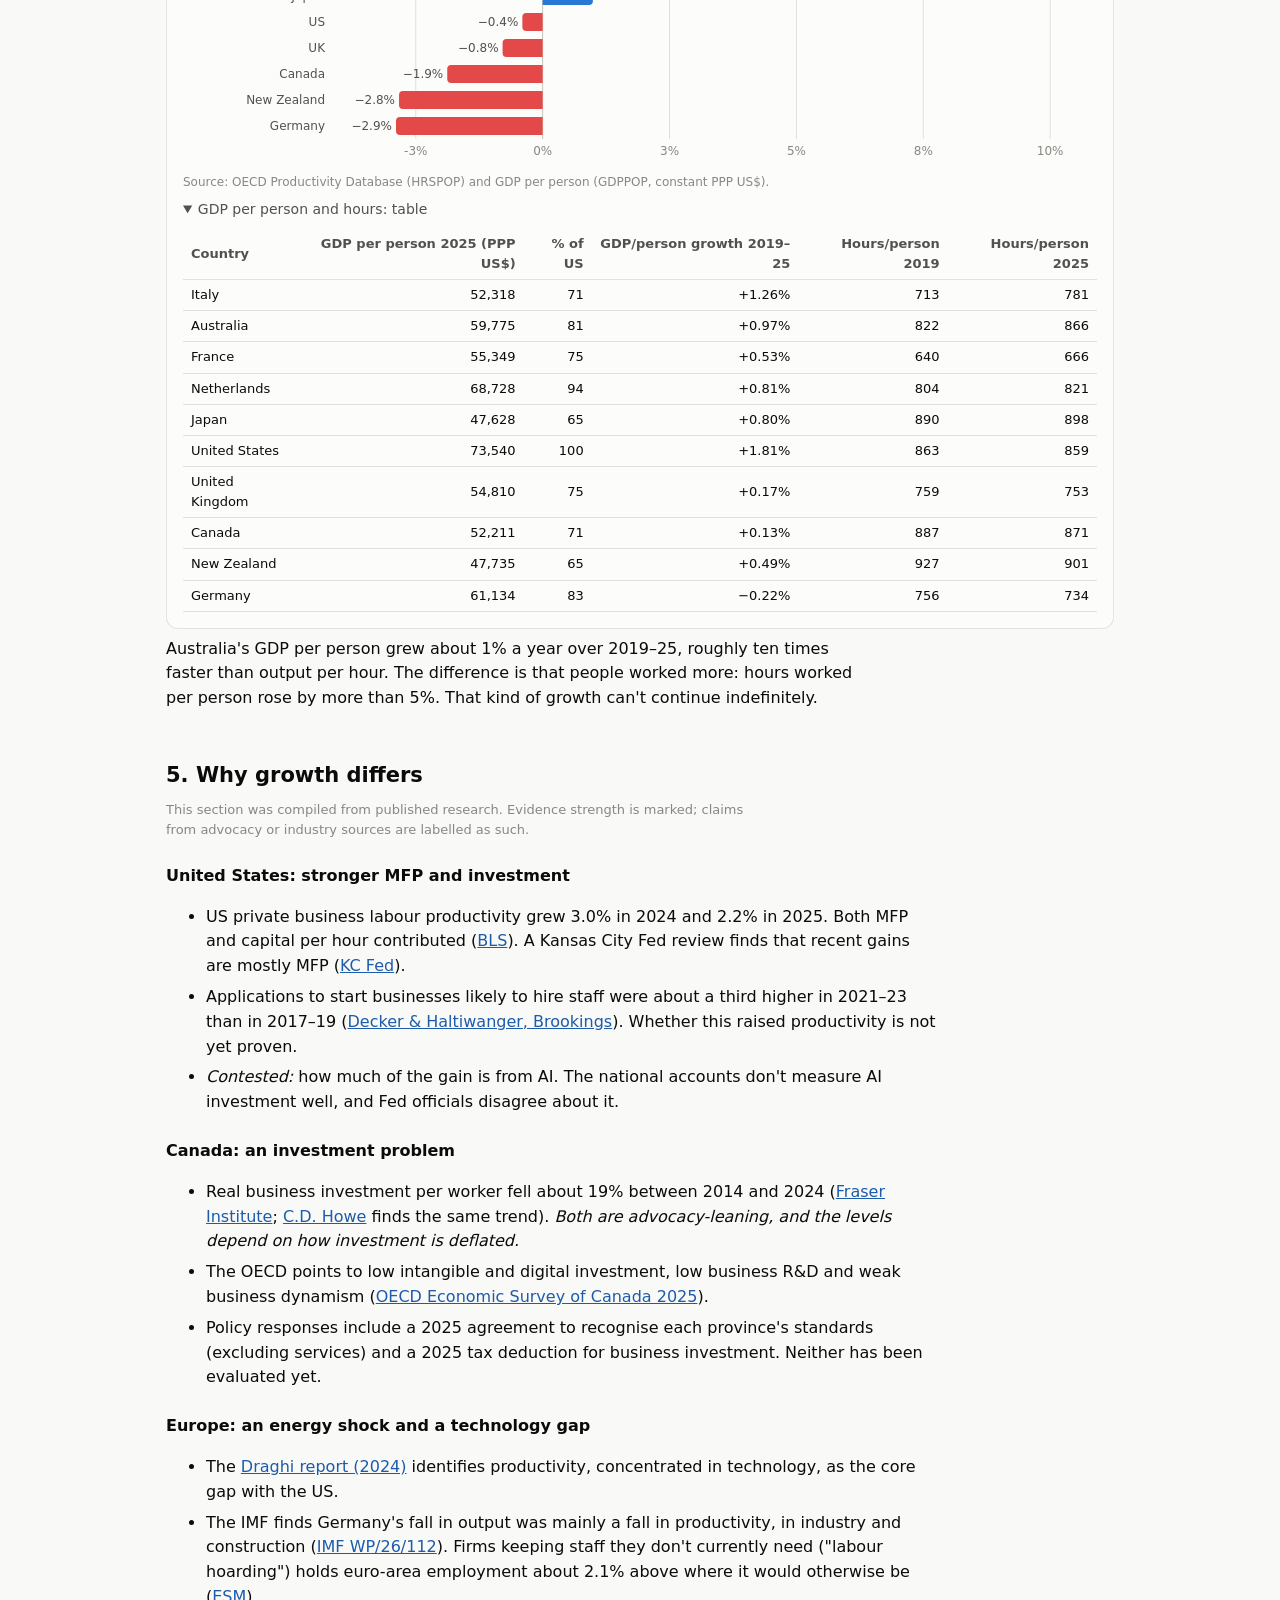
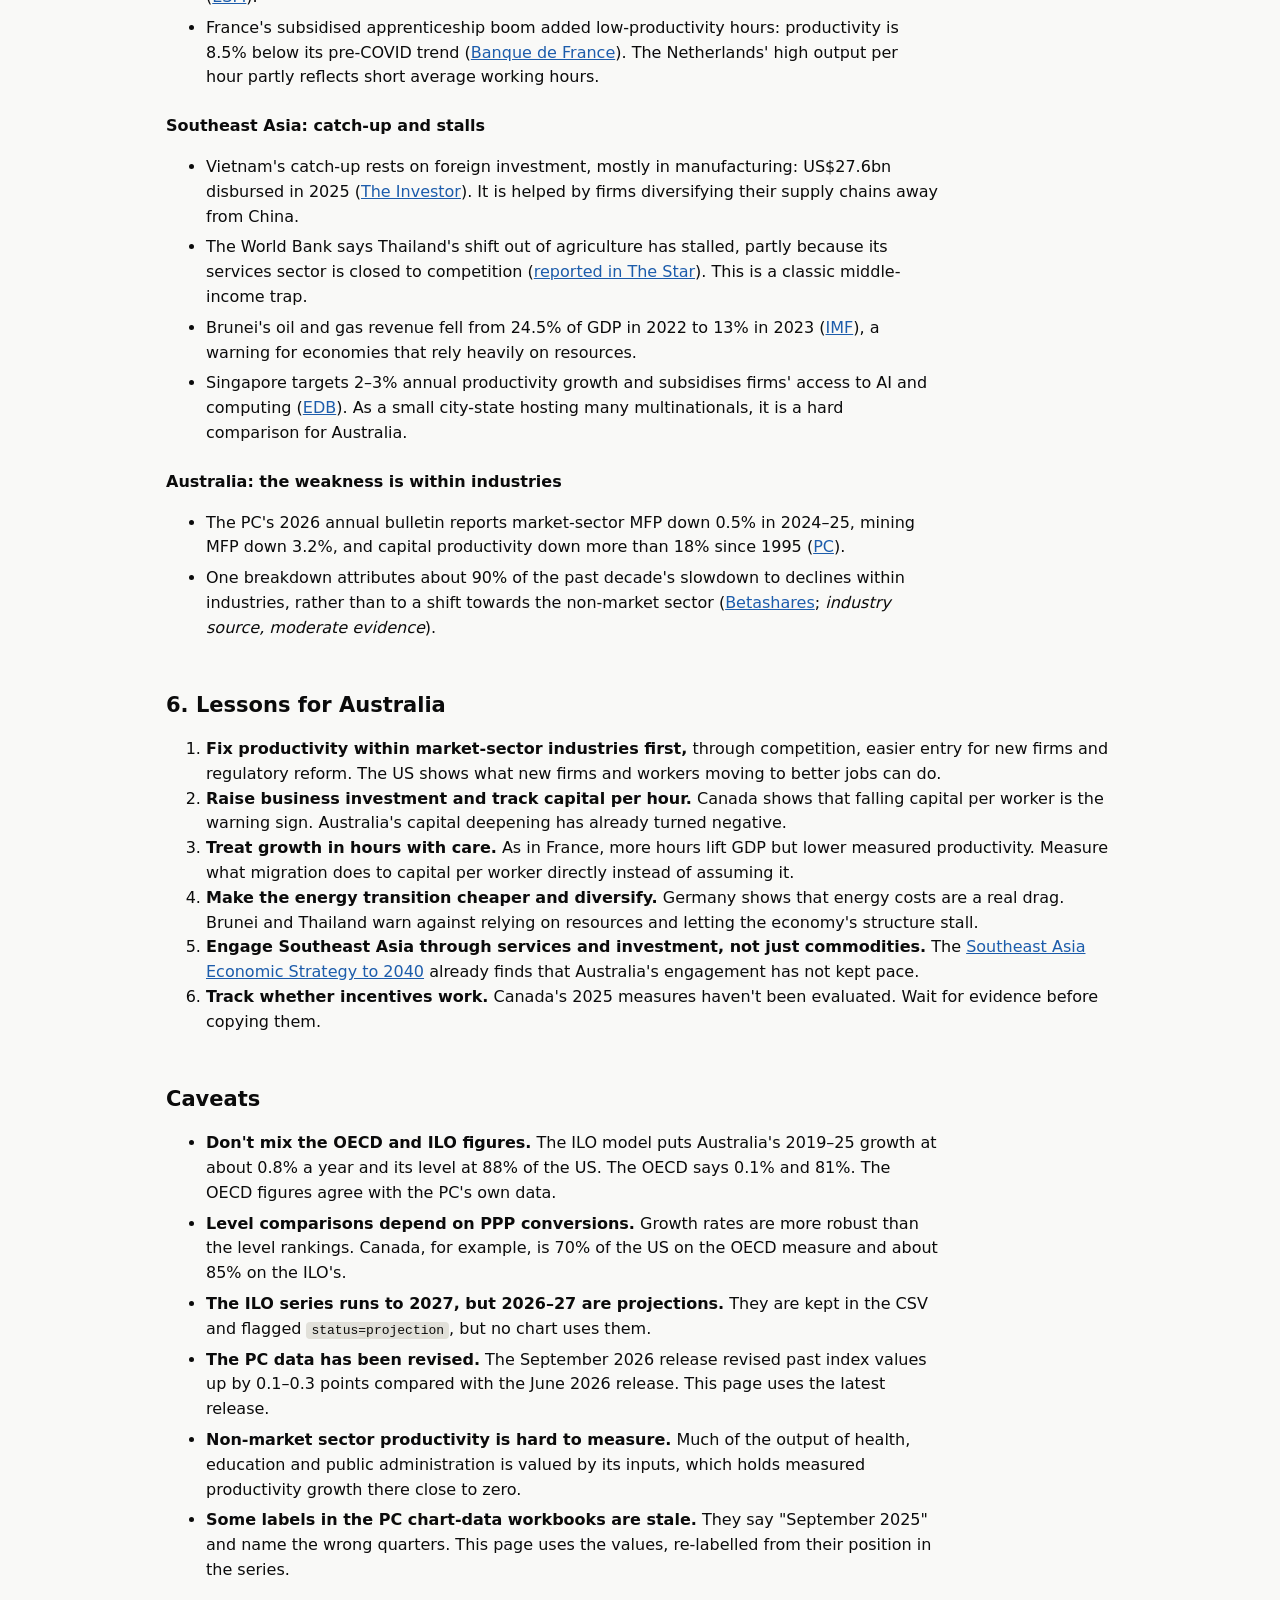
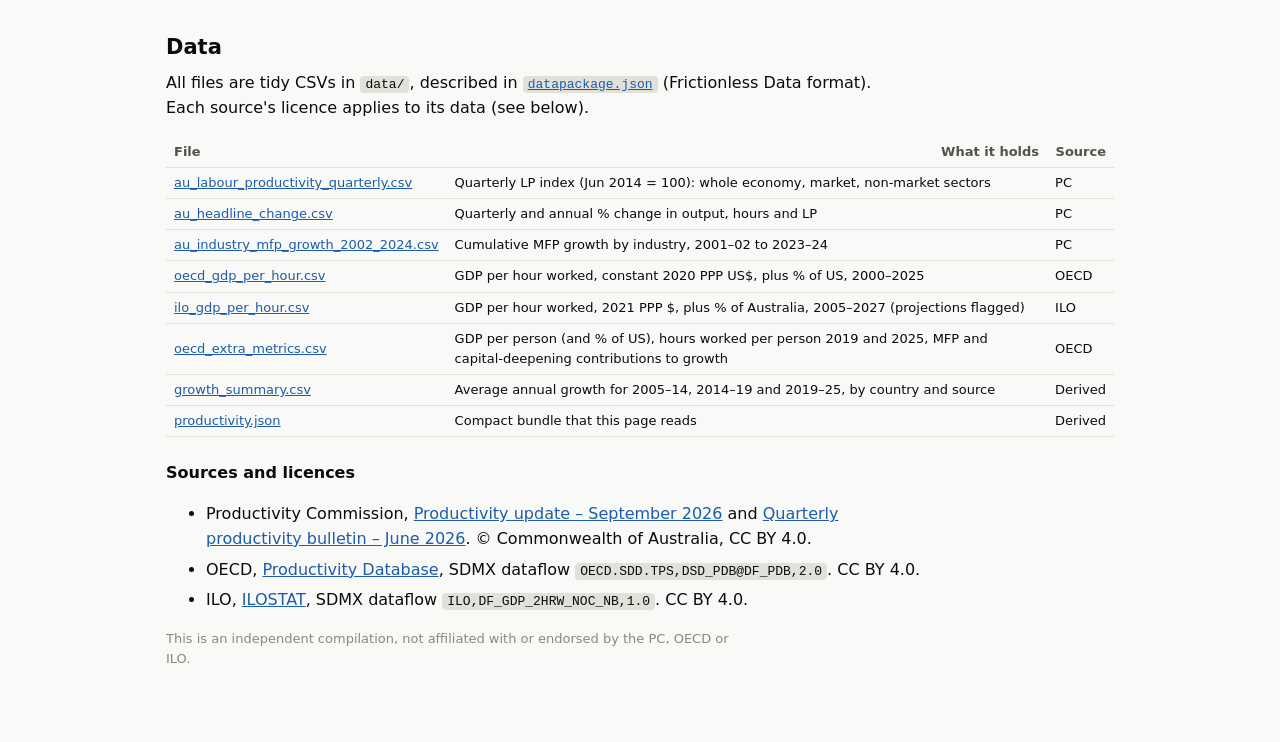
==== commit f3cb6e33: "Add growth-accounting and hours metrics, regional findings and policy lessons Claude-Session: https:" ====
--- a/index.html
+++ b/index.html
@@ -149,6 +149,74 @@
     <details><summary>Show as table</summary><div class="tbl-wrap" id="tbSea"></div></details>
   </div>
 
+  <h2>4. Where growth comes from</h2>
+  <p>Labour productivity growth can be split into two parts. <b>Capital deepening</b> is more equipment, buildings, software and other capital per hour worked. <b>Multifactor productivity (MFP)</b> is everything else: better technology, better management, and workers and capital moving to more productive firms. Australia is the only economy here where both turned negative after 2019, while both sped up in the US.</p>
+  <div class="card">
+    <div class="title">Sources of labour productivity growth, average 2020–24</div>
+    <div class="sub">Percentage-point contribution per year (2020–23 for Italy and New Zealand), sorted by total</div>
+    <div class="legend" id="lgGA"></div>
+    <div class="chart" id="chGA"></div>
+    <div class="source">Source: OECD Productivity Database, growth accounting (measures MFP_PCCONLP and KSERHRS_PCCONLP, total economy). Canada's 2020–21 figures swing sharply because of COVID-era composition effects.</div>
+    <details><summary>Show as table</summary><div class="tbl-wrap" id="tbGA"></div></details>
+  </div>
+
+  <div class="card">
+    <div class="title">Change in hours worked per person, 2019 to 2025</div>
+    <div class="sub">Annual hours worked divided by total population, % change</div>
+    <div class="chart" id="chHrs"></div>
+    <div class="source">Source: OECD Productivity Database (HRSPOP) and GDP per person (GDPPOP, constant PPP US$).</div>
+    <details open><summary>GDP per person and hours: table</summary><div class="tbl-wrap" id="tbHrs"></div></details>
+  </div>
+  <p>Australia's GDP per person grew about 1% a year over 2019–25, roughly ten times faster than output per hour. The difference is that people worked more: hours worked per person rose by more than 5%. That kind of growth can't continue indefinitely.</p>
+
+  <h2>5. Why growth differs</h2>
+  <p class="meta">This section was compiled from published research. Evidence strength is marked; claims from advocacy or industry sources are labelled as such.</p>
+
+  <h3>United States: stronger MFP and investment</h3>
+  <ul class="notes">
+    <li>US private business labour productivity grew 3.0% in 2024 and 2.2% in 2025. Both MFP and capital per hour contributed (<a href="https://www.bls.gov/news.release/prod3.nr0.htm">BLS</a>). A Kansas City Fed review finds that recent gains are mostly MFP (<a href="https://kansascityfed.org/research/economic-review/the-future-of-us-productivity-cautious-optimism-amid-uncertainty">KC Fed</a>).</li>
+    <li>Applications to start businesses likely to hire staff were about a third higher in 2021–23 than in 2017–19 (<a href="https://www.brookings.edu/wp-content/uploads/2023/09/Decker-Haltiwanger_16820-BPEA-FA23_WEB.pdf">Decker &amp; Haltiwanger, Brookings</a>). Whether this raised productivity is not yet proven.</li>
+    <li><i>Contested:</i> how much of the gain is from AI. The national accounts don't measure AI investment well, and Fed officials disagree about it.</li>
+  </ul>
+
+  <h3>Canada: an investment problem</h3>
+  <ul class="notes">
+    <li>Real business investment per worker fell about 19% between 2014 and 2024 (<a href="https://www.fraserinstitute.org/sites/default/files/2026-07/comparing-business-investment-per-worker-in-canada-and-united-states-2007-2024.pdf">Fraser Institute</a>; <a href="https://cdhowe.org/publication/canadas-investment-crisis-shrinking-capital-undermines-competitiveness-and-wages/">C.D. Howe</a> finds the same trend). <i>Both are advocacy-leaning, and the levels depend on how investment is deflated.</i></li>
+    <li>The OECD points to low intangible and digital investment, low business R&amp;D and weak business dynamism (<a href="https://www.oecd.org/en/publications/2025/05/oecd-economic-surveys-canada-2025_ee18a269.html">OECD Economic Survey of Canada 2025</a>).</li>
+    <li>Policy responses include a 2025 agreement to recognise each province's standards (excluding services) and a 2025 tax deduction for business investment. Neither has been evaluated yet.</li>
+  </ul>
+
+  <h3>Europe: an energy shock and a technology gap</h3>
+  <ul class="notes">
+    <li>The <a href="https://commission.europa.eu/document/download/97e481fd-2dc3-412d-be4c-f152a8232961_en?filename=The%20future%20of%20European%20competitiveness%20_%20A%20competitiveness%20strategy%20for%20Europe.pdf">Draghi report (2024)</a> identifies productivity, concentrated in technology, as the core gap with the US.</li>
+    <li>The IMF finds Germany's fall in output was mainly a fall in productivity, in industry and construction (<a href="https://www.imf.org/-/media/files/publications/wp/2026/english/wpiea2026112-source-pdf.pdf">IMF WP/26/112</a>). Firms keeping staff they don't currently need ("labour hoarding") holds euro-area employment about 2.1% above where it would otherwise be (<a href="https://www.esm.europa.eu/blog/labour-hoarding-euro-areas-achilles-heel">ESM</a>).</li>
+    <li>France's subsidised apprenticeship boom added low-productivity hours: productivity is 8.5% below its pre-COVID trend (<a href="https://banque-france.fr/system/files/2024-06/284024_BDF251_1_Pertes_prod-EN_VF.pdf">Banque de France</a>). The Netherlands' high output per hour partly reflects short average working hours.</li>
+  </ul>
+
+  <h3>Southeast Asia: catch-up and stalls</h3>
+  <ul class="notes">
+    <li>Vietnam's catch-up rests on foreign investment, mostly in manufacturing: US$27.6bn disbursed in 2025 (<a href="https://theinvestor.vn/vietnams-2025-fdi-disbursement-hits-5-year-high-d18057.html">The Investor</a>). It is helped by firms diversifying their supply chains away from China.</li>
+    <li>The World Bank says Thailand's shift out of agriculture has stalled, partly because its services sector is closed to competition (<a href="https://www.thestar.com.my/aseanplus/aseanplus-news/2025/10/09/world-bank-urges-thailand-to-chart-new-course-to-escape-middle-income-trap">reported in The Star</a>). This is a classic middle-income trap.</li>
+    <li>Brunei's oil and gas revenue fell from 24.5% of GDP in 2022 to 13% in 2023 (<a href="https://www.imf.org/en/News/Articles/2024/09/25/pr-24340-brunei-imf-concludes-2024-article-iv-consultation">IMF</a>), a warning for economies that rely heavily on resources.</li>
+    <li>Singapore targets 2–3% annual productivity growth and subsidises firms' access to AI and computing (<a href="https://www.edb.gov.sg/en/business-insights/insights/singapore-budget-2025-how-businesses-are-getting-help-with-costs-competition-and-transformation.html">EDB</a>). As a small city-state hosting many multinationals, it is a hard comparison for Australia.</li>
+  </ul>
+
+  <h3>Australia: the weakness is within industries</h3>
+  <ul class="notes">
+    <li>The PC's 2026 annual bulletin reports market-sector MFP down 0.5% in 2024–25, mining MFP down 3.2%, and capital productivity down more than 18% since 1995 (<a href="https://www.pc.gov.au/ongoing/productivity-insights/bulletins/bulletin-2026">PC</a>).</li>
+    <li>One breakdown attributes about 90% of the past decade's slowdown to declines within industries, rather than to a shift towards the non-market sector (<a href="https://www.betashares.com.au/advisers/insights/australias-productivity-puzzle/">Betashares</a>; <i>industry source, moderate evidence</i>).</li>
+  </ul>
+
+  <h2>6. Lessons for Australia</h2>
+  <ol class="notes">
+    <li><b>Fix productivity within market-sector industries first,</b> through competition, easier entry for new firms and regulatory reform. The US shows what new firms and workers moving to better jobs can do.</li>
+    <li><b>Raise business investment and track capital per hour.</b> Canada shows that falling capital per worker is the warning sign. Australia's capital deepening has already turned negative.</li>
+    <li><b>Treat growth in hours with care.</b> As in France, more hours lift GDP but lower measured productivity. Measure what migration does to capital per worker directly instead of assuming it.</li>
+    <li><b>Make the energy transition cheaper and diversify.</b> Germany shows that energy costs are a real drag. Brunei and Thailand warn against relying on resources and letting the economy's structure stall.</li>
+    <li><b>Engage Southeast Asia through services and investment, not just commodities.</b> The <a href="https://www.pm.gov.au/media/southeast-asia-economic-strategy-2040">Southeast Asia Economic Strategy to 2040</a> already finds that Australia's engagement has not kept pace.</li>
+    <li><b>Track whether incentives work.</b> Canada's 2025 measures haven't been evaluated. Wait for evidence before copying them.</li>
+  </ol>
+
   <h2>Caveats</h2>
   <ul class="notes">
     <li><b>Don't mix the OECD and ILO figures.</b> The ILO model puts Australia's 2019–25 growth at about 0.8% a year and its level at 88% of the US. The OECD says 0.1% and 81%. The OECD figures agree with the PC's own data.</li>
@@ -169,6 +237,7 @@
       <tr><td><a href="data/au_industry_mfp_growth_2002_2024.csv">au_industry_mfp_growth_2002_2024.csv</a></td><td style="text-align:left">Cumulative MFP growth by industry, 2001–02 to 2023–24</td><td style="text-align:left">PC</td></tr>
       <tr><td><a href="data/oecd_gdp_per_hour.csv">oecd_gdp_per_hour.csv</a></td><td style="text-align:left">GDP per hour worked, constant 2020 PPP US$, plus % of US, 2000–2025</td><td style="text-align:left">OECD</td></tr>
       <tr><td><a href="data/ilo_gdp_per_hour.csv">ilo_gdp_per_hour.csv</a></td><td style="text-align:left">GDP per hour worked, 2021 PPP $, plus % of Australia, 2005–2027 (projections flagged)</td><td style="text-align:left">ILO</td></tr>
+      <tr><td><a href="data/oecd_extra_metrics.csv">oecd_extra_metrics.csv</a></td><td style="text-align:left">GDP per person (and % of US), hours worked per person 2019 and 2025, MFP and capital-deepening contributions to growth</td><td style="text-align:left">OECD</td></tr>
       <tr><td><a href="data/growth_summary.csv">growth_summary.csv</a></td><td style="text-align:left">Average annual growth for 2005–14, 2014–19 and 2019–25, by country and source</td><td style="text-align:left">Derived</td></tr>
       <tr><td><a href="data/productivity.json">productivity.json</a></td><td style="text-align:left">Compact bundle that this page reads</td><td style="text-align:left">Derived</td></tr>
     </tbody>
@@ -402,6 +471,26 @@
       sea.map(s => [s.country, fmt(s.level_2025, 2), fmt(100 * s.level_2025 / ausL, 0), sgn(s.g2014_2019, 2), sgn(s.g2019_2025, 2)]));
   }
 
+  function renderExtra() {
+    const ex = D.extra; if (!ex) return;
+    const sn = { 'United States': 'US', 'United Kingdom': 'UK' };
+    const ga = [...ex].sort((a, b) => (b.mfp_contrib_2020_2024 + b.capdeep_contrib_2020_2024) - (a.mfp_contrib_2020_2024 + a.capdeep_contrib_2020_2024));
+    const gaS = [{ label: 'MFP', values: ga.map(e => e.mfp_contrib_2020_2024), color: '--s1' }, { label: 'Capital deepening', values: ga.map(e => e.capdeep_contrib_2020_2024), color: '--s2' }];
+    legend($('#lgGA'), gaS.map(s => ({ label: s.label, color: s.color })), 'sq');
+    hBars($('#chGA'), { cats: ga.map(e => ({ label: e.country, short: sn[e.country] || e.country, code: e.code })), series: gaS,
+      fmt: (v, axis) => (axis ? fmt(v, 1) : sgn(v, 2)) + (axis ? '' : ' pp'), rowH: 32, highlight: c => c.code === 'AUS' });
+    table($('#tbGA'), ['Country', 'MFP 2015–19', 'MFP 2020–24', 'Capital 2015–19', 'Capital 2020–24'],
+      ga.map(e => [e.country, sgn(e.mfp_contrib_2015_2019, 2), sgn(e.mfp_contrib_2020_2024, 2), sgn(e.capdeep_contrib_2015_2019, 2), sgn(e.capdeep_contrib_2020_2024, 2)]));
+    const hr = [...ex].sort((a, b) => b.hrs_pop_change_2019_2025 - a.hrs_pop_change_2019_2025);
+    hBars($('#chHrs'), { cats: hr.map(e => ({ label: e.country, short: sn[e.country] || e.country, code: e.code })),
+      series: [{ label: 'Hours per person, 2019–25', values: hr.map(e => e.hrs_pop_change_2019_2025) }],
+      fmt: (v, axis) => (axis ? fmt(v, 0) : sgn(v, 1)) + '%', diverging: true, rowH: 26, highlight: c => c.code === 'AUS' });
+    table($('#tbHrs'), ['Country', 'GDP per person 2025 (PPP US$)', '% of US', 'GDP/person growth 2019–25', 'Hours/person 2019', 'Hours/person 2025'],
+      hr.map(e => [e.country, Math.round(e.gdp_pc_2025).toLocaleString('en'), fmt(e.gdp_pc_pct_us_2025, 0), sgn(e.gdp_pc_growth_2019_2025, 2) + '%', fmt(e.hrs_pop_2019, 0), fmt(e.hrs_pop_2025, 0)]));
+  }
+  const _renderAll = renderAll;
+  renderAll = function () { _renderAll(); if (D) renderExtra(); };
+
   document.querySelectorAll('.seg button').forEach(b => b.onclick = () => {
     seaSet = b.dataset.set; document.querySelectorAll('.seg button').forEach(x => x.setAttribute('aria-pressed', x === b)); renderAll();
   });
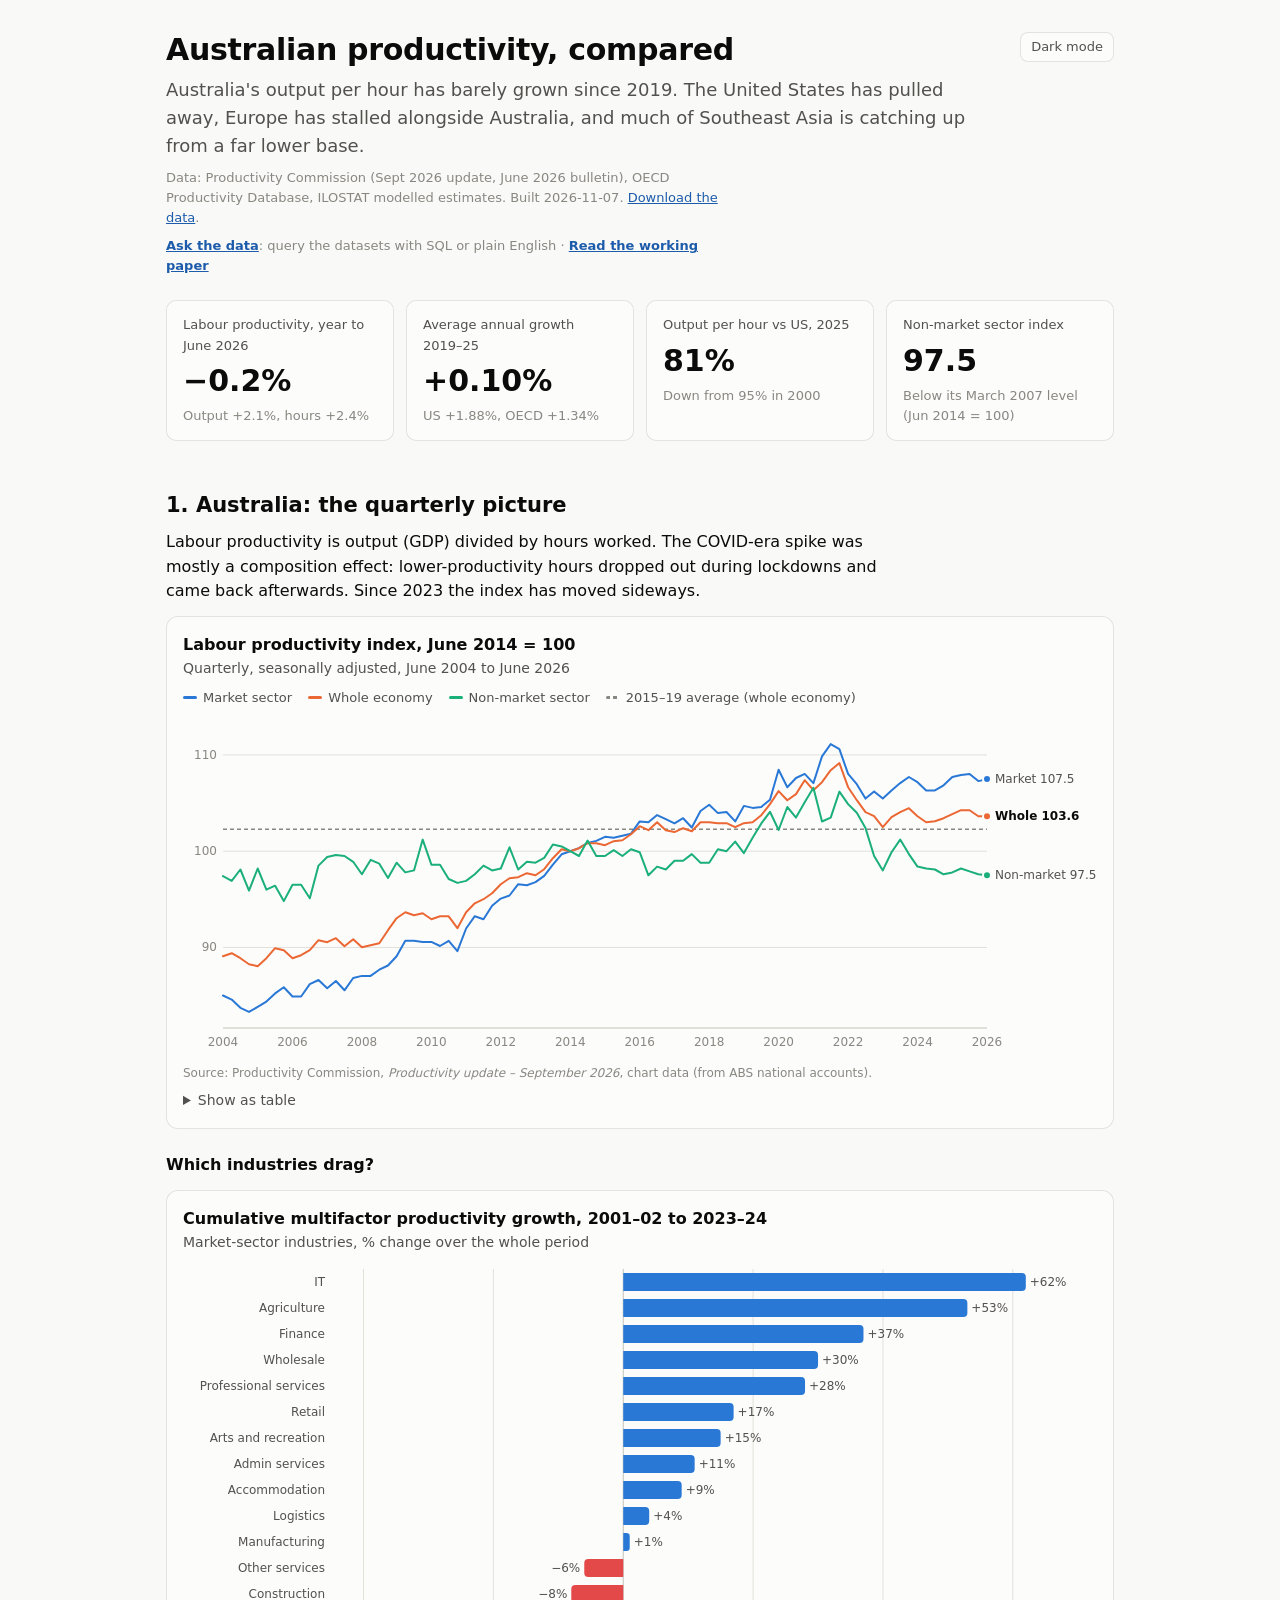
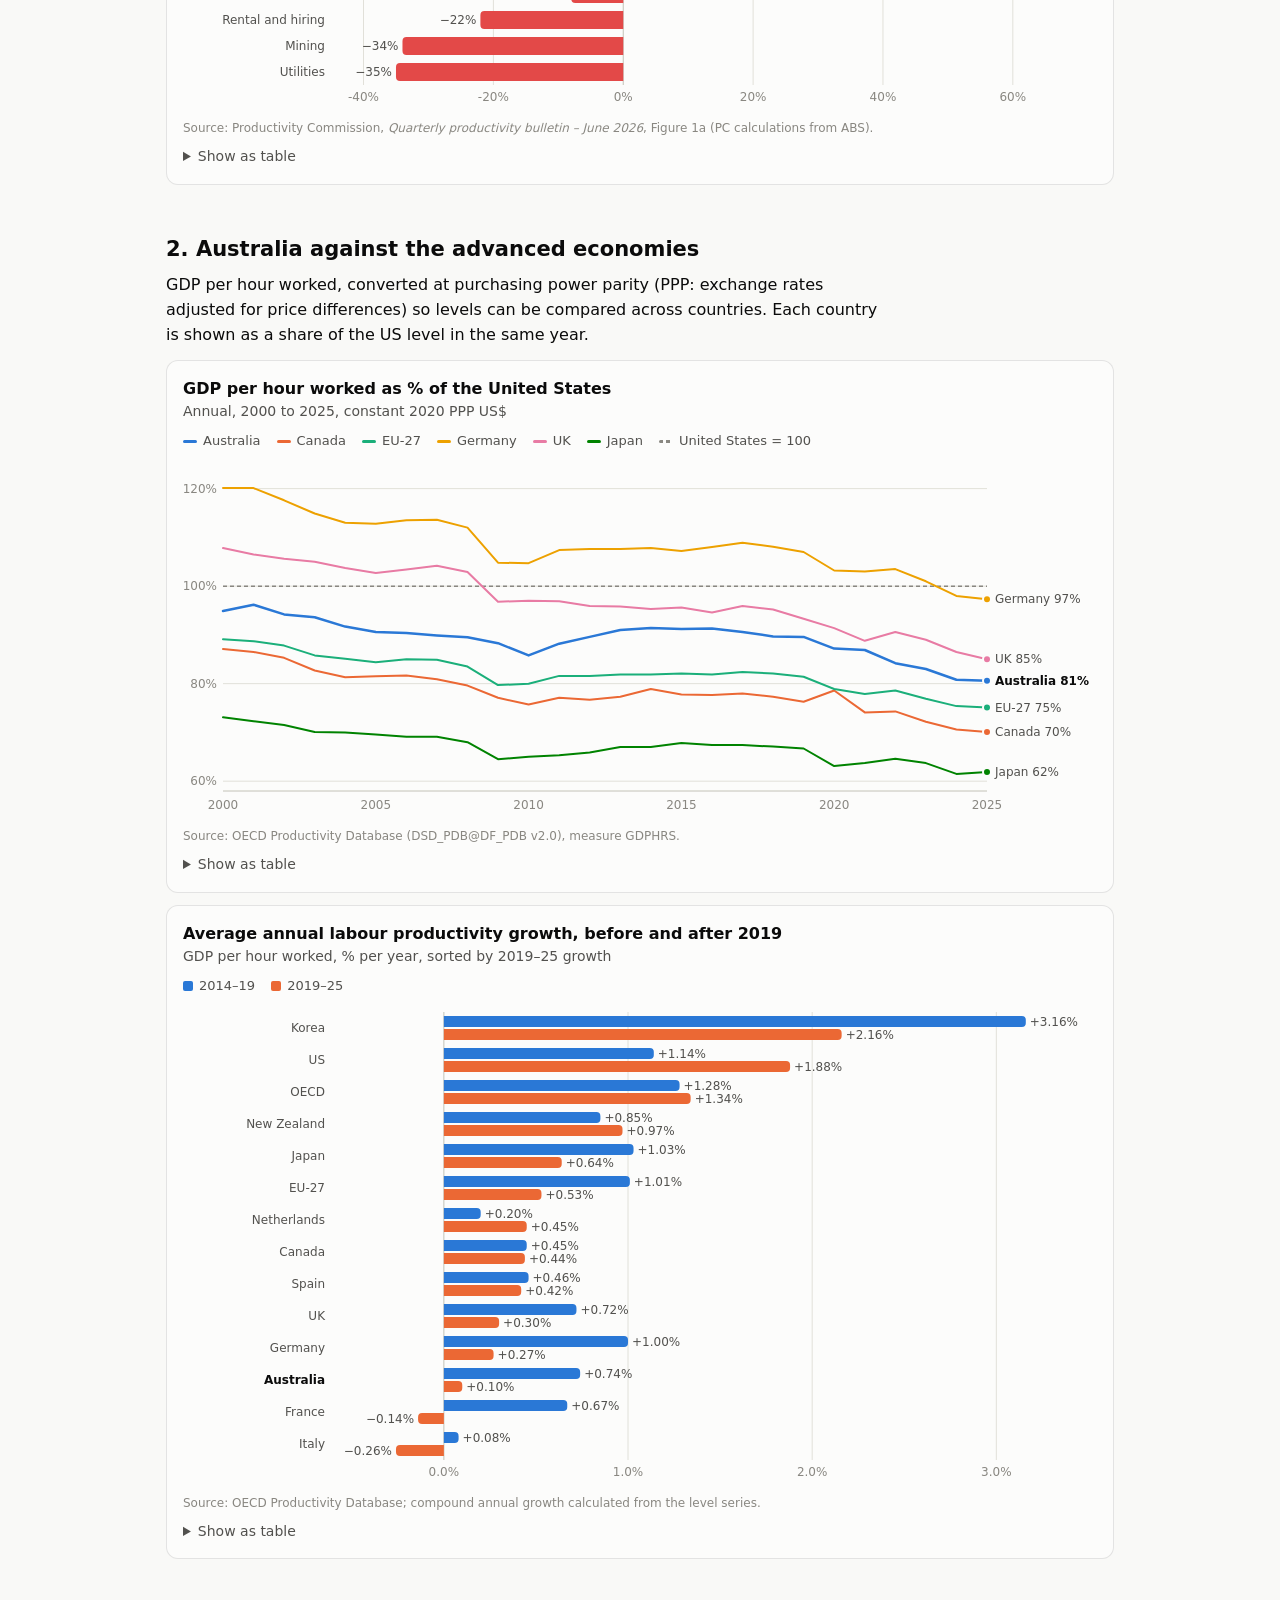
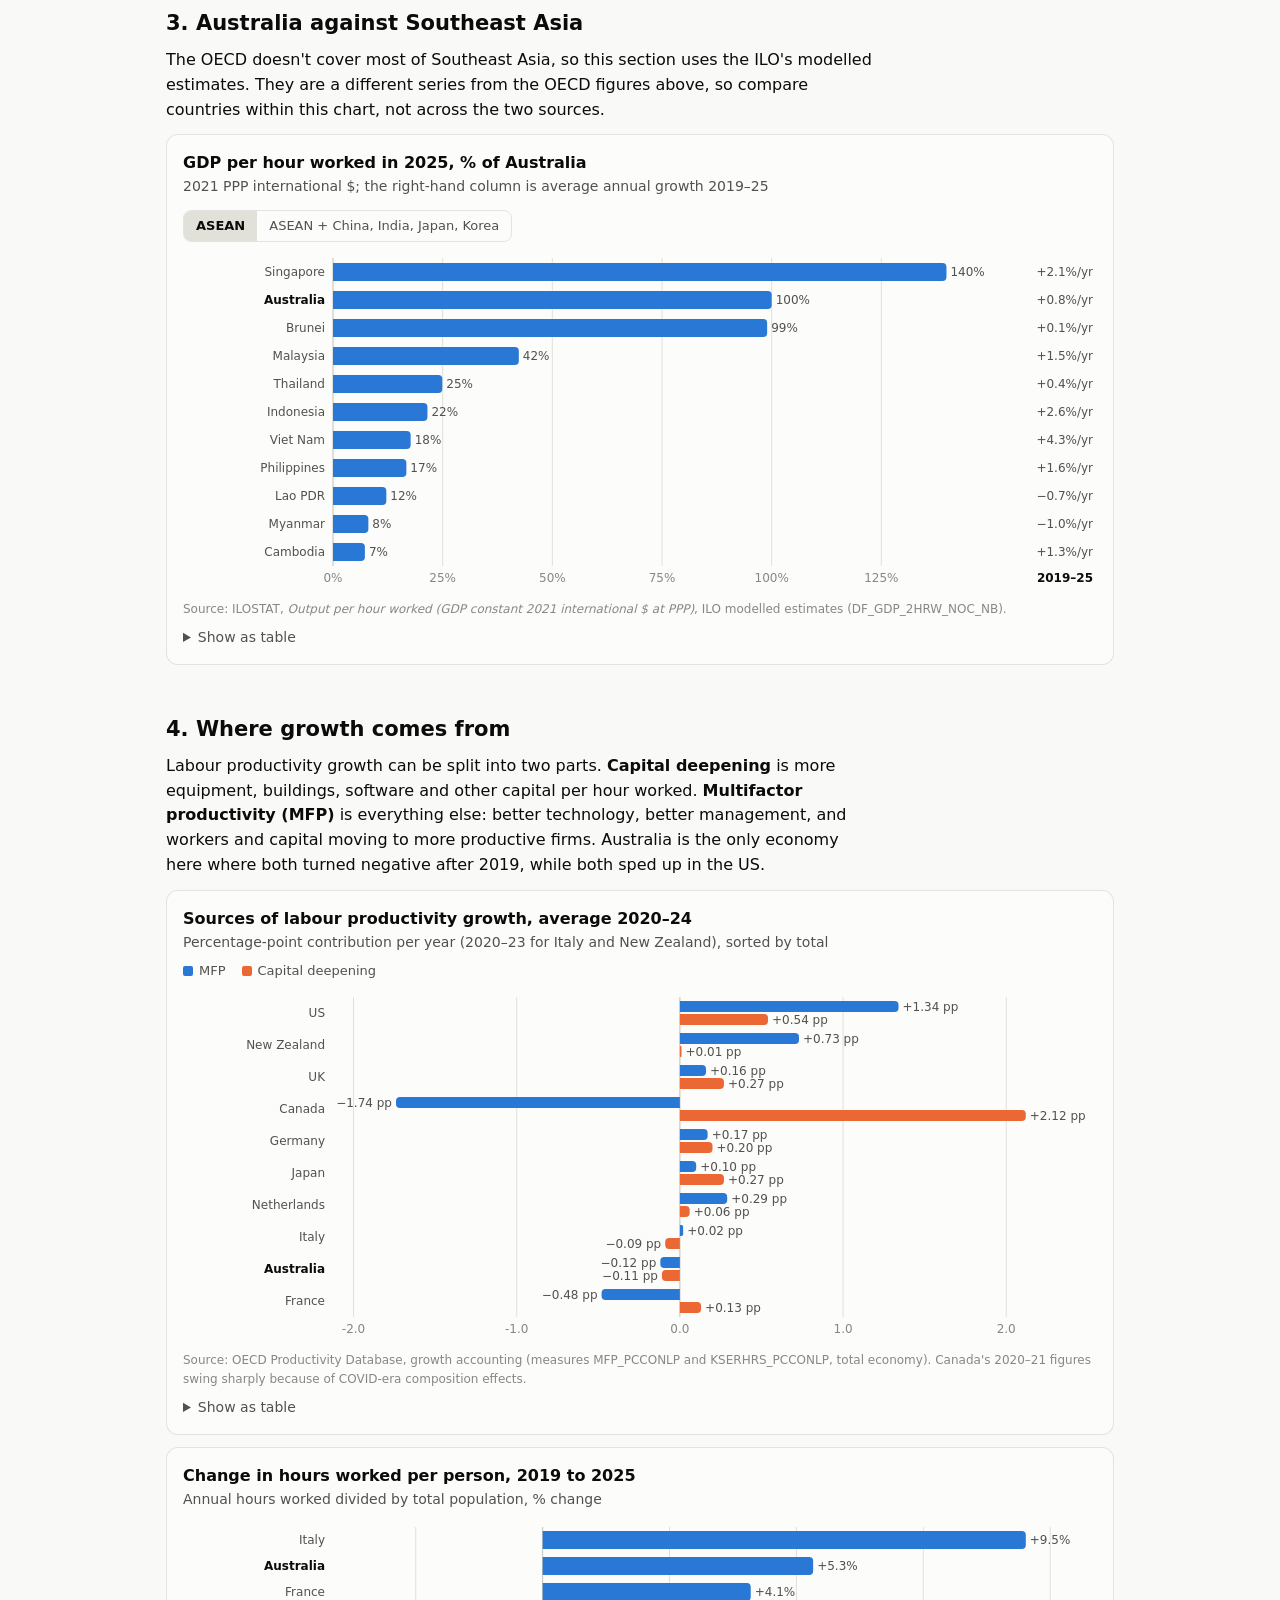
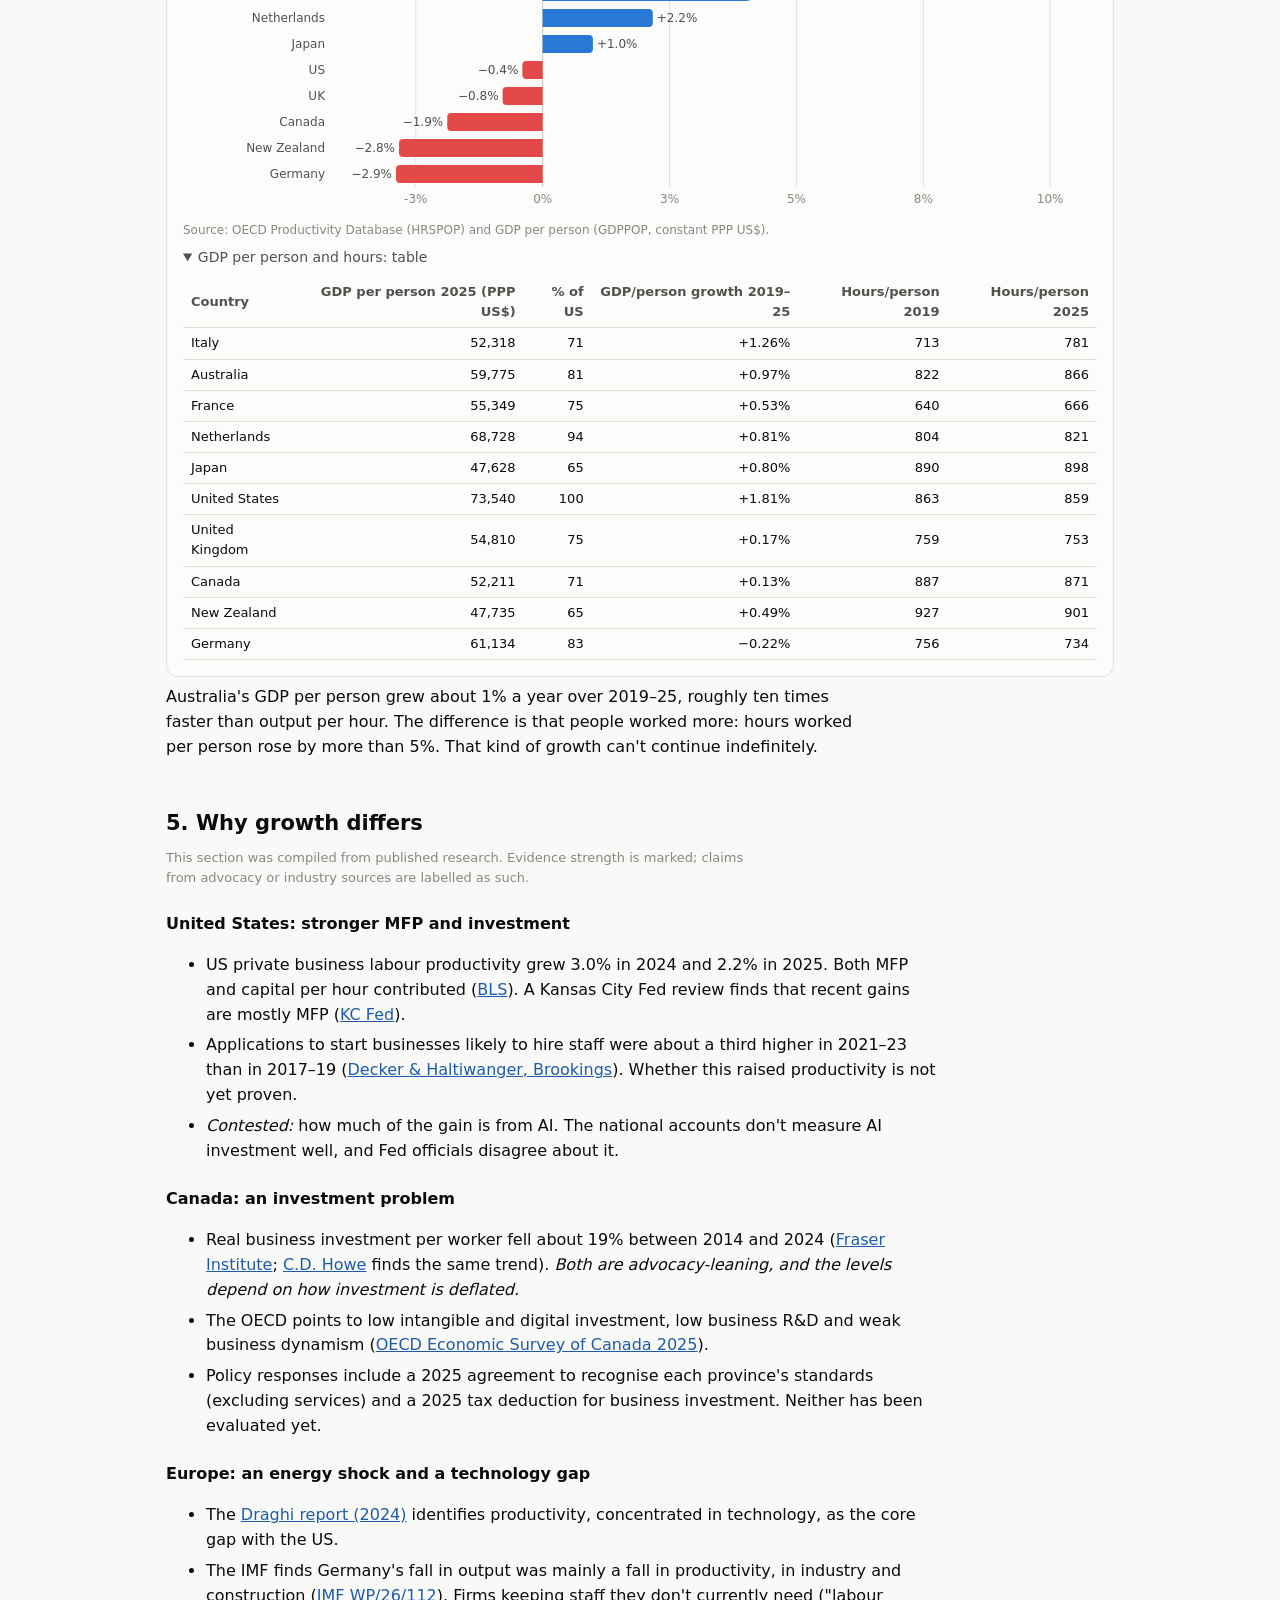
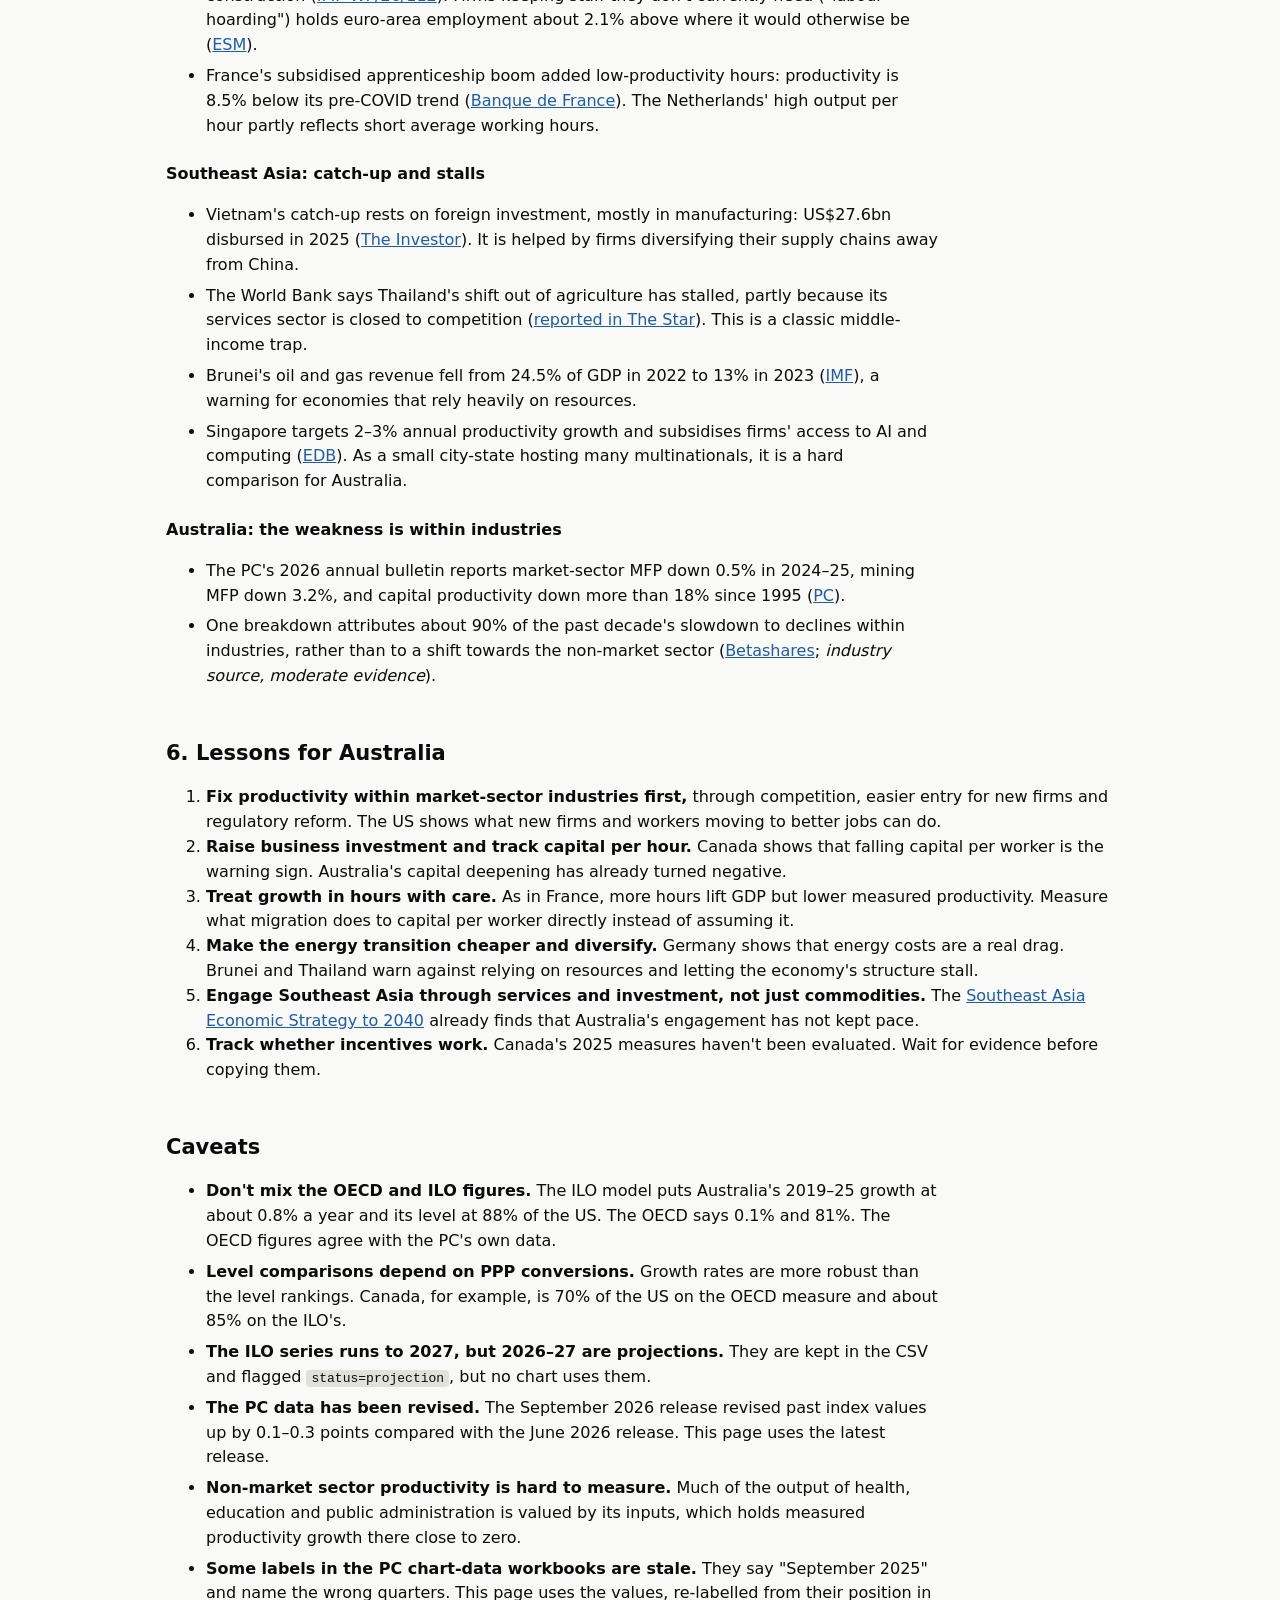
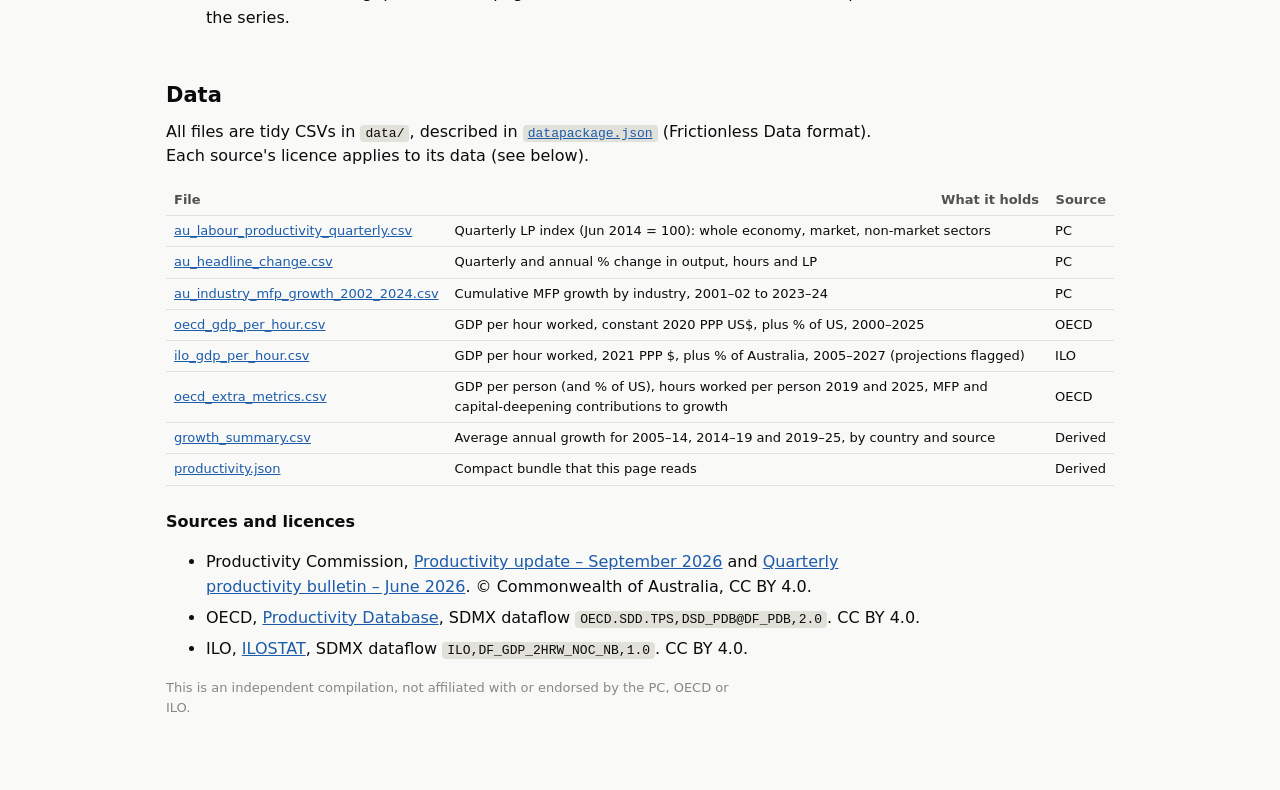
==== commit 9a3ec057: "Add Ask the data page (DuckDB-WASM SQL + Claude Q&A) and publish the paper on Pages Claude-Session: " ====
--- a/index.html
+++ b/index.html
@@ -92,6 +92,7 @@
   <h1>Australian productivity, compared</h1>
   <p class="lede">Australia's output per hour has barely grown since 2019. The United States has pulled away, Europe has stalled alongside Australia, and much of Southeast Asia is catching up from a far lower base.</p>
   <p class="meta">Data: Productivity Commission (Sept 2026 update, June 2026 bulletin), OECD Productivity Database, ILOSTAT modelled estimates. Built <span id="built"></span>. <a href="#data">Download the data</a>.</p>
+  <p class="meta"><a href="ask.html"><strong>Ask the data</strong></a>: query the datasets with SQL or plain English · <a href="paper/"><strong>Read the working paper</strong></a></p>
 
   <div class="tiles" id="tiles"></div>
 
